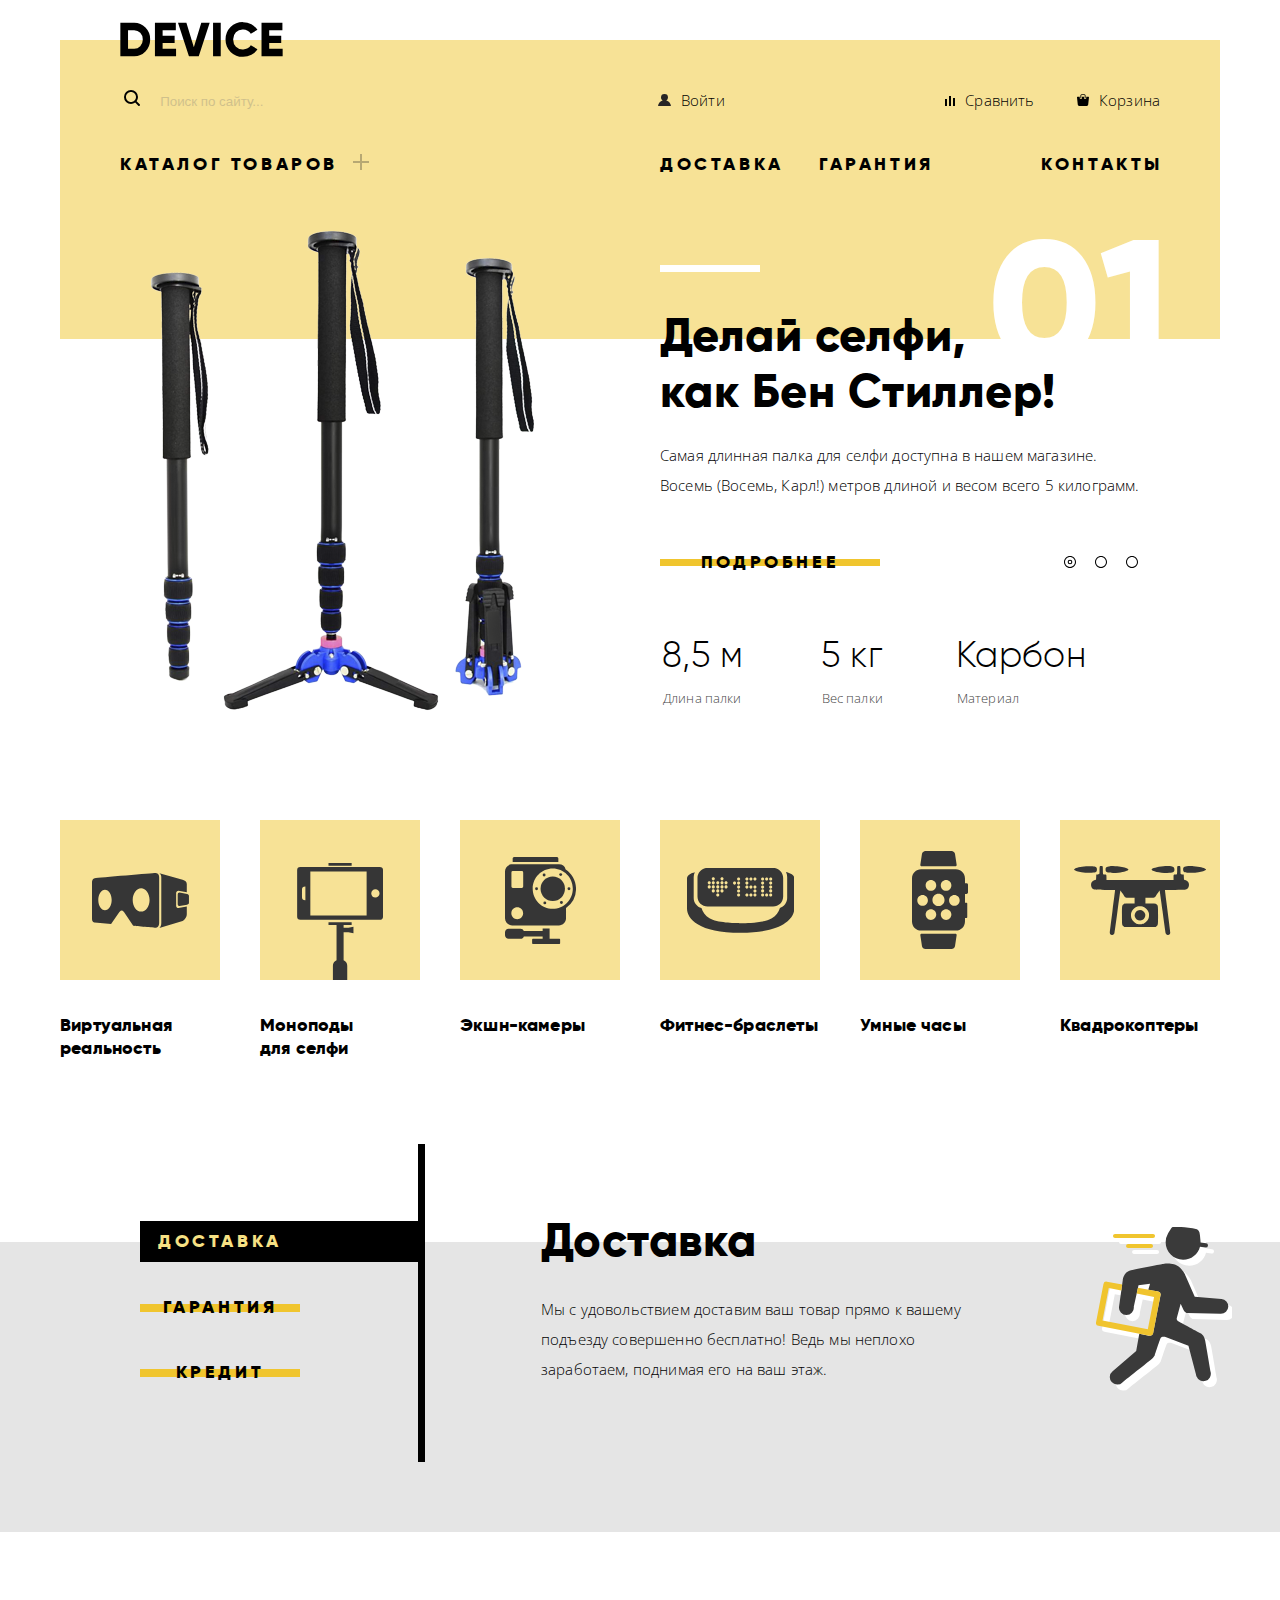
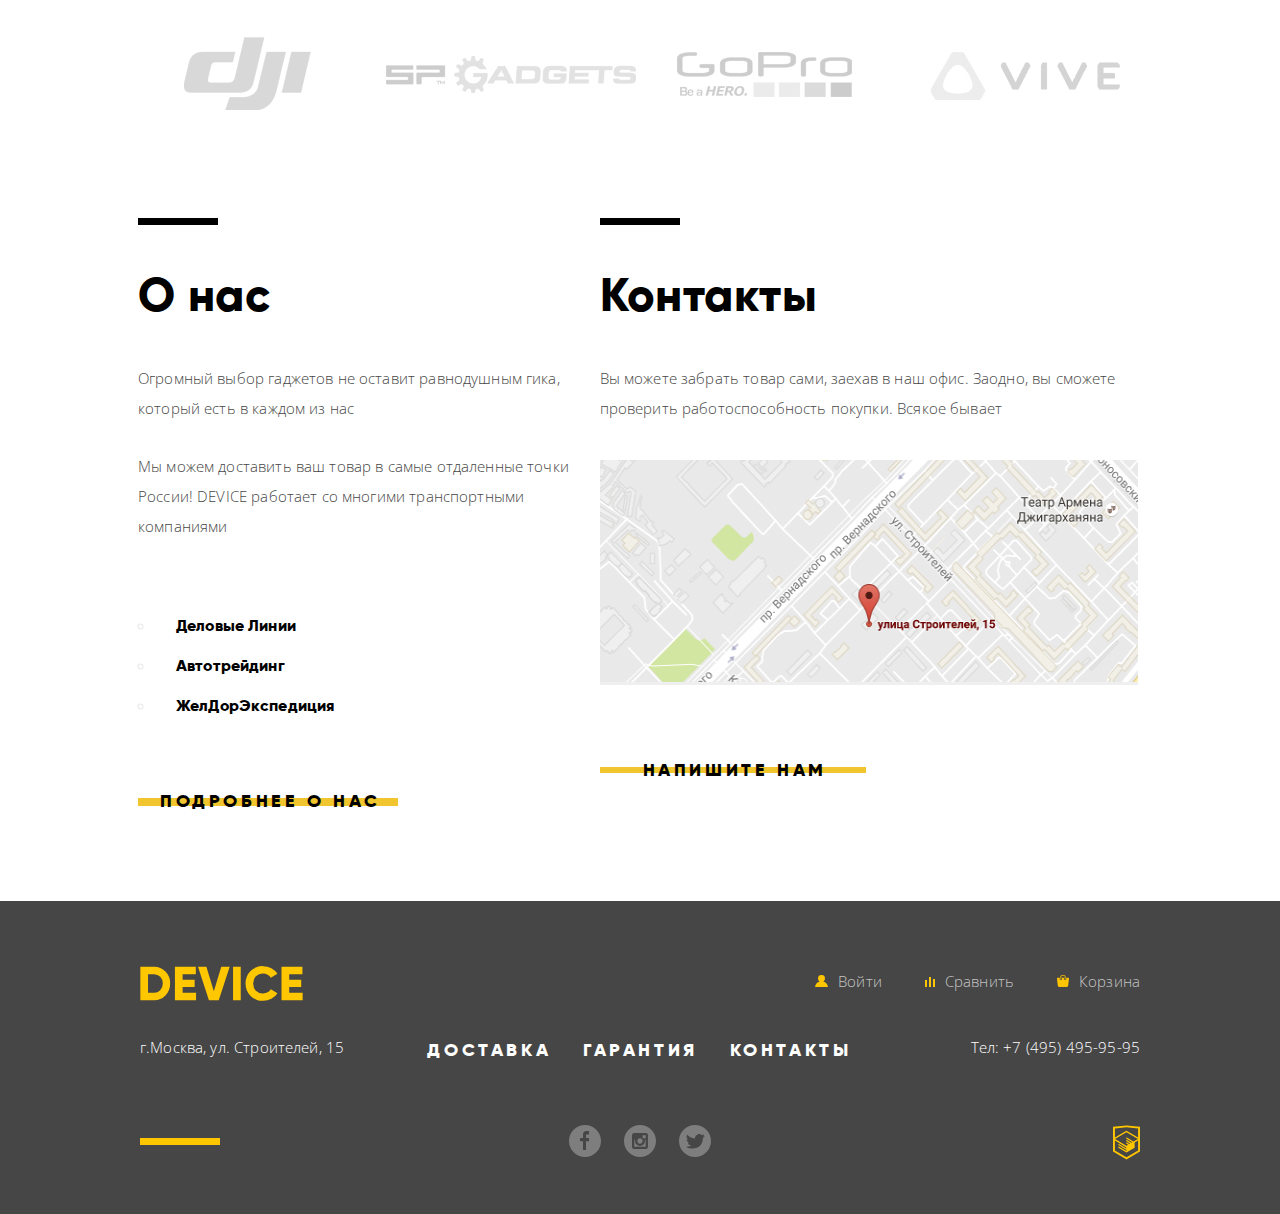
==== index.html @ eda90377 "личный проект: продолжаем оформление декоративных элементоов" ====
<!DOCTYPE html>
<html lang="ru">
  <head>
    <meta charset="utf-8">
    <title>HTML Academy: Девайс</title>
    <link href="https://fonts.googleapis.com/css?family=Open+Sans:300,400&display=swap&subset=cyrillic" rel="stylesheet">
    <link rel="stylesheet" href="https://necolas.github.io/normalize.css/8.0.1/normalize.css">
    <link rel="stylesheet" href="css/style.css">
  </head>
  <body>
    	<header class="page-header feedback">
    		<nav class="site-navigation_wrap">	
          <a class="logo">
            <img src="img/logo-device.svg" width="163" height="35" alt="логотип компании Девайс">
          </a>
          <div class="site-navigation">
            <div class="user-navigation_wrap">
        			<form class="form-search" action="https://echo.htmlacademy.ru" method="post">
                <label for="search"></label>
        				<input class="search" id="search" type="search" name="search" placeholder="Поиск по сайту...">
                <button class="search-button" type="submit">Найти</button>
      			  </form>

              <ul class="user-navigation">
                <li><a class="user" href="login.html">Войти</a></li>
                <li><a class="compare" href="#">Сравнить</a></li>
                <li><a class="cart" href="#">Корзина</a></li>
              </ul>
    			   </div>

             <div class="menu-navigation_wrap">
      				<ul>
                <li class="catalog-navigation"><a href="#">Каталог товаров</a>
                  <div class="sub-menu_wrap">
                    <ul class="sub-menu">
              				<li><a href="#">Виртуальная реальность</a></li>
              				<li><a href="inner.html">Моноподы для селфи</a></li>
              				<li><a href="#">Экшн-камеры</a></li>
              				<li><a href="#">Фитнес-браслеты</a></li>
              				<li><a href="#">Умные часы</a></li>
              				<li><a href="#">Квадрокоптеры</a></li>
                    </ul>
                 </div>
                </li>
      				</ul>

              <ul class="service-navigation">
        				<li><a href="#">Доставка</a></li>
        				<li><a href="#">Гарантия</a></li>
        				<li><a href="#">Контакты</a></li>
        			</ul>
            </div>
          </div>
      	</nav>
      </header>


      <main class="page-main feedback">
        <h1 class="visually-hidden">Интернет магазин Device</h1>

        <section class="slider">
          <h2 class="visually-hidden">Слайдер промо товаров</h2>

          <div class="slider_wrap">
            <ul class="slider-items">
              <li class="slider-item slide-1">
                <div class="slider-image">
                  <img src="img/slider-1.png" width="384" height="486" alt="Самая длинная палка для селфи">
                </div>
                <div class="slider-desc">
                  <p class="slider-slogan">
                    Делай селфи,<br> 
                    как Бен Стиллер! 
                  </p>
                  <p class="slider-text">
                    Самая длинная палка для селфи доступна в нашем магазине.  
                    Восемь (Восемь, Карл!) метров длиной и весом всего 5 килограмм.
                  </p>
                  <a class="button" href="#">Подробнее</a>
                  
                  <table class="slider-table">
                    <tr>
                      <th>8,5 м</th>
                      <th>5 кг</th>
                      <th>Карбон</th>
                    </tr>
                    <tr>
                      <td>Длина палки</td>
                      <td>Вес палки</td>
                      <td>Материал</td>
                    </tr>
                  </table>
                </div>
              </li>

              <li class="slider-item slide-2">
                <div class="slider-image slider-image-2">
                  <img src="img/slider-2.png" width="345" height="485" alt="Фитнес-браслет">
                </div>
                <div class="slider-desc slider-desc-2">
                  <p class="slider-slogan">
                    Худеем<br>
                    правильно!
                  </p>
                  <p class="slider-text">
                    Мотивирующие фитнес-браслеты помогут найти в себе силы не пропускать занятия и соблюдать диету.
                  </p>
                  <a class="button" href="#">Подробнее</a>

                  <table class="slider-table">
                    <tr>
                      <th>48 часов</th>
                    </tr>
                    <tr>
                      <td>Без подзарядки</td>
                    </tr>
                  </table>
                </div>
              </li>

              <li class="slider-item slide-3">
                <div class="slider-image slider-image-3">
                  <img src="img/slider-3.png" width="526" height="334" alt="Квадрокоптер">
                </div>
                <div class="slider-desc slider-desc-3">
                  <p class="slider-slogan">
                    Порхает как бабочка, жалит как пчела!
                  </p>
                  <p class="slider-text">
                    Этот обычный, на первый взгляд, квадрокоптер оснащен мощным лазером, замаскированным под стандартную камеру.
                  </p>
                  <a class="button" href="#">Подробнее</a>

                  <table class="slider-table slider-table-3">
                    <tr>
                      <th>800 м</th>
                      <th>50 м</th>
                    </tr>
                    <tr>
                      <td>Дальность полёта</td>
                      <td>Радиус поражения</td>
                    </tr>
                  </table>
                </div>
              </li>
            </ul>
          
            <ul class="slider-links">
              <li><button class="slider-button slider-button-on" type="button"></button></li>    
              <li><button class="slider-button slider-button-empty" type="button"></button></li>
              <li><button class="slider-button slider-button-empty" type="button"></button></li>
            </ul>
          </div>  
        </section>

        <section class="main-catalog">
          <ul>
            <li>
              <a href="#">
                <div class="inner-box_wrap">
                  <div class="inner-box">
                    <img src="img/popular-1.svg" width="97" height="55" aria-hidden="true" alt="Виртуальная реальность">
                  </div>
                  <h3>Виртуальная реальность</h3>
                </div>
              </a>
            </li>
            
            <li>
              <a href="inner.html">
                <div class="inner-box_wrap">
                  <div class="inner-box">
                    <img class="inner-img" src="img/popular-2.svg" width="86" height="117" aria-hidden="true" alt="Моноподы для селфи">
                  </div>
                  <h3>Моноподы<br> для селфи</h3>
                </div>
              </a>
            </li>
            
            <li>
              <a href="#">
                <div class="inner-box_wrap">
                  <div class="inner-box">
                    <img src="img/popular-3.svg" width="71" height="87" aria-hidden="true" alt="Экшн-камеры">
                  </div>
                  <h3>Экшн-камеры</h3>
                </div>
              </a>
            </li>
           
            <li>
              <a href="#">
                <div class="inner-box_wrap">
                  <div class="inner-box">
                    <img src="img/popular-4.svg" width="107" height="65" aria-hidden="true" alt="Фитнес-браслеты">
                  </div>
                  <h3>Фитнес-браслеты</h3>
                </div>
              </a>
            </li>
            
            <li>
              <a href="#">
                <div class="inner-box_wrap">
                  <div class="inner-box">
                    <img src="img/popular-5.svg" width="56" height="98" aria-hidden="true" alt="Умные часы">
                  </div>
                  <h3>Умные часы</h3>
                </div>
              </a>
            </li>
            
            <li>
              <a href="#">
                <div class="inner-box_wrap">
                  <div class="inner-box">
                    <img src="img/popular-6.svg" width="132" height="69" aria-hidden="true" alt="Квадрокоптеры">
                  </div>
                  <h3>Квадрокоптеры</h3>
                </div>
              </a>
            </li>
          </ul>
        </section>

        <section class="slider2">
          <h2 class="visually-hidden">Слайдер услуг</h2>
          <div class="slider2_wrap">
            <ul class="slider2-links">
              <li><button class="button button-active" type="button">Доставка</button></li>    
              <li><button class="button" type="button">Гарантия</button></li>
              <li><button class="button" type="button">Кредит</button></li>
            </ul>

            <ul class="slider2-services">
              <li class="slider2-delivery">
                <h2 class="slider2-title">Доставка</h2>
                <p>
                  Мы с удовольствием доставим ваш товар прямо к вашему
                  подъезду совершенно бесплатно! Ведь мы неплохо
                  заработаем, поднимая его на ваш этаж.
                </p>
              </li>

              <li class="slider2-warranty">
                <h2 class="slider2-title">Гарантия</h2>
                <p>
                  Если из-за возгорания купленного у нас товара у вас сгорит
                  дом — не переживайте, мы выдадим вам новый.<br>
                  Товар, не дом, конечно же.
                </p>
              </li>

              <li class="slider2-credit">
                <h2 class="slider2-title">Кредит</h2>
                <p>
                  Залезть в долговую яму стало проще! Кредитные
                  консультанты подберут для вас наиболее выгодные
                  условия кредита. Выгодные для нашего банка, разумеется.
                </p>
              </li>
            </ul>
          </div>
        </section>

    		<section>
            <h2 class="visually-hidden">Сотрудничество</h2>
      			<ul class="cooperation_wrap">
              <li class="logo-DJI">
                  <a href="#"><img src="img/logo-1-png.png" width="260" height="100" alt="Логотип компании DJI"></a>
              </li>
              <li class="logo-Gadgets">
                  <a href="#"><img src="img/logo-2-png.png" width="260" height="100" alt="Логотип компании Gadgets"></a>
              </li>
              <li class="logo-GoPro">
                  <a href="#"><img src="img/logo-3-png.png" width="260" height="100" alt="Логотип компании GoPro"></a>
              </li>
              <li class="logo-VIVE">
                  <a href="#"><img src="img/logo-4-png.png" width="260" height="100" alt="Логотип компании VIVE"></a>
              </li>
            </ul>
    		</section>

        <div class="columns_wrap">
      		<section class="about_us">
      			<h2 class="title about_us-title">О нас</h2>
      			<p class="text">
      				Огромный выбор гаджетов не оставит равнодушным гика, который есть в каждом из нас
      			</p>
      			<p class="text">
      				Мы можем доставить ваш товар в самые отдаленные точки России! DEVICE работает со многими транспортными компаниями
      			</p>
      			<ul class="about_us-partner">
      				<li><span>Деловые Линии</span></li>
      				<li><span>Автотрейдинг</span></li>
      				<li><span>ЖелДорЭкспедиция</span></li>
      			</ul>
      			<a class="button" href="#">Подробнее о нас</a>
      		</section>

      		<section class="contacts">
      			<h2 class="title contacts-title">Контакты</h2>
      			<p class="text">
      				Вы можете забрать товар сами, заехав в наш офис. Заодно, вы сможете проверить работоспособность покупки. Всякое бывает
      			</p>
      			<button class="button-map" type="button">
              <img src="img/map.png" width="560" height="222" alt="Адрес офиса: город Москва, улица Строителей, 15">
            </button>
      			<a href="./write-us.html" class="button write_us-btn">Напишите нам</a>
      		</section>
        </div>
    	</main>


    	<footer class="page-footer feedback">
        <div class="user-footer_wrap">
      		<a class="logo">
      			<img src="img/logo-device-color.svg" width="163" height="35" alt="логотип компании Девайс">
      		</a>

          <ul class="user-navigation">
            <li>
              <a href="#">
                <svg xmlns="http://www.w3.org/2000/svg" width="13" height="12" viewBox="0 0 13 12"><path d="M.032 12h12.937c-.163-2.643-2.074-4.837-4.671-5.543a3.47 3.47 0 0 0 1.687-2.972 3.485 3.485 0 0 0-6.97 0c0 1.264.68 2.361 1.688 2.972C2.106 7.163.194 9.357.032 12z"/>
                </svg> Войти
              </a>
            </li>
            <li>
              <a href="#">
                <svg xmlns="http://www.w3.org/2000/svg" width="10" height="10" viewBox="0 0 10 10"><path d="M8 2h1.984v8H8zM0 3h1.984v7H0zM4 0h2v10H4z"/>
                </svg> Сравнить
              </a>
            </li>
            <li>
              <a href="#">
                <svg xmlns="http://www.w3.org/2000/svg" width="12" height="12" viewBox="0 0 12 12"><path d="M11.864 3.017a.429.429 0 0 0-.327-.154H9.225V4.09c0 .563-.484 1.022-1.08 1.022-.594 0-1.078-.458-1.078-1.022V2.863H4.909V4.09c0 .563-.485 1.022-1.08 1.022-.595 0-1.078-.458-1.078-1.022V2.863H.438a.43.43 0 0 0-.327.154.472.472 0 0 0-.108.358l.776 7.134c.015.806.642 1.455 1.411 1.455h7.595c.77 0 1.396-.649 1.411-1.455l.776-7.134a.476.476 0 0 0-.108-.358z"/><path d="M3.829 4.499c.239 0 .433-.184.433-.409V1.84c0-.632.672-1.022 1.295-1.022h1.079c.655 0 1.078.401 1.078 1.022v2.25c0 .225.194.409.431.409.239 0 .433-.184.433-.409V1.84C8.577.773 7.761 0 6.636 0H5.557c-1.19 0-2.159.826-2.159 1.84v2.25c0 .225.194.409.431.409z"/>
                </svg> Корзина
              </a>
            </li>
          </ul>
        </div>

        <div class="service-footer_wrap">
    		  <p class="adress">
    			  г.Москва, ул. Строителей, 15
    		  </p>

      		<ul class="service-navigation-footer">
      			<li><a href="delivery.html">Доставка</a></li>
      			<li><a href="warranty.html">Гарантия</a></li>
      			<li><a href="contacts.html">Контакты</a></li>
      		</ul>

      		<p class="phone">Тел:
      			<a href="tel:+74954959595">+7 (495) 495-95-95</a>
      		</p>
        </div>

        <div class="social_wrap">
      		<ul class="social">
      			<li><a href="#" class="facebook" aria-label="Ссылка на страницу в Фейсбук"></a></li>
            <li><a href="#" class="instagram" aria-label="Ссылка на страницу в Инстаграм"></a></li>
            <li><a href="#" class="twitter" aria-label="Ссылка на страницу в Твиттер"></a></li>
      		</ul>

      		<a class="logo-html" href="https://htmlacademy.ru/intensive/htmlcss">
      			<img src="img/logo-html.svg" width="27" height="35" alt="HTML и CSS, уровень 1">
      		</a>
        </div>
    	</footer>

   <!--Windows Modal-->
   
       <section class="modal modal-write_us">
        <h3 class="visually-hidden">Форма обратной связи</h3>
          <form class="modal-form" action="https://echo.htmlacademy.ru" method="post">
            <p class="modal-item">
              <label for="fullname">Ваше имя:</label>
              <input id="fullname" type="text" name="fullname" placeholder="Имя Фамилия" required>
            </p>
            <p class="modal-item">
              <label for="mail">Ваш e-mail:</label>
              <input id="mail" type="email" name="mail" placeholder="email@example.com" required> 
            </p>
            <p class="modal-item">
              <label for="message">Текст письма:</label>
              <textarea id="message" name="message" placeholder="В свободной форме"></textarea>
            </p>
            <button class="button" type="submit">Отправить</button>
            <button class="modal-close" type="button"><span class="visually-hidden">Закрыть</span></button>
          </form>
        </section>

        <section class="modal modal-map">
          <figure>
            <figcaption class="visually-hidden">Большая карта в отдельном окне</figcaption>
            <iframe src="https://www.google.com/maps/embed?pb=!1m18!1m12!1m3!1d2249.1123749473154!2d37.52742931538804!3d55.6870340045307!2m3!1f0!2f0!3f0!3m2!1i1024!2i768!4f13.1!3m3!1m2!1s0x46b54cf65f5c8955%3A0x694710ccd55501e!2z0YPQuy4g0KHRgtGA0L7QuNGC0LXQu9C10LksIDE1LCDQnNC-0YHQutCy0LAsINCg0L7RgdGB0LjRjywgMTE5MzEx!5e0!3m2!1sru!2sit!4v1583191116704!5m2!1sru!2sit" width="960" height="559" style="border:0;" allowfullscreen="">
            </iframe>
            <img src="img/map-big.png" width="960" height="559" alt="Адрес офиса: город Москва, улица Строителей, 15">
            <button class="modal-close" type="button">Закрыть</button>
          </figure>
        </section>

    <script src="js/popup.js"></script>
    <script src="js/map.js"></script>
  </body>
</html>
---- css/style.css ----
@font-face { 
	font-family: "Gilroy";
	src: url("../fonts/web/gilroyextrabold.woff2") format("woff2");
	src: url("../fonts/web/gilroyextrabold.woff") format("woff"); 
	font-weight: 800;
	font-style: normal;
}
@font-face {
	font-family: "Gilroy";
	src: url("../fonts/web/gilroylight.woff2") format("woff2");
	src: url("../fonts/web/gilroylight.woff") format("woff");
	font-weight: 300;
	font-style: normal;
}

html {
	box-sizing: border-box;
}

*, *:before, *:after {
	box-sizing: inherit;
}

body {
	position: relative;
	margin: 0;
	padding: 0;

	font-family: "Open Sans", "Tahoma", sans-serif;
	font-size: 15px;
	font-weight: 300;
	line-height: 2em;
	letter-spacing: 0.15px;

	color: #000000;
	background-color: #ffffff;
}

img {max-width: 100%;}

.feedback ul {list-style: none;}
.feedback a {text-decoration: none;}
.feedback p {margin-bottom: 0;}

.visually-hidden {
	position: absolute;

	width: 1px;
	height: 1px;
	margin: -1px;
	padding: 0;

	border: 0;
	clip: rect(0 0 0 0 );
	overflow: hidden;
}

					/*кнопки с градиентом*/

.button {
	font-family: "Gilroy";
	font-size: 18px;
	font-weight: 800;
	line-height: 1.3em;
	letter-spacing: 3.6px;

	text-align: center;
	text-transform: uppercase;
	border: 0;

	color: #000000;
	background-color: transparent;
	background-image: linear-gradient(transparent 35%, #f0c52e 35%, #f0c52e 65%, transparent 65%);
	transition: 1.5s;
}

.button:hover,
.button:focus {
	cursor: pointer;
	background-color: #f0c52e;
}

.button:active {
	color: rgba(0, 0, 0, 0.3);
}

.slider-items .button {
	display: block;
	width: 220px;
}

.about_us .button {  
	display: block;
	width: 260px;
}

.contacts .button {
	width: 260px;
}

.items .button {
	width: 200px;
}

					/*кнопка карточки товара*/

.button-compare {
	padding-top: 10px;

	font-family: "Open Sans";
	font-size: 13px;
	font-weight: 300;
	line-height: 2.8em;
	letter-spacing: 0.13px;

	border: none;
	cursor: pointer;

	background-color: transparent;
	color: rgba(0, 0, 0, 0.5);
}

.button-compare:hover,
.button-compare:focus {
	color: #000000;
}

.button-compare:active {
	color: rgba(0, 0, 0, 0.2);
}

					/*логотип header*/

.page-header .logo,
.page-header .logo-link {
	position: absolute;
	left: 60px;
	top: -18px;
	z-index: 1;
}

					/*главное меню*/

.site-navigation_wrap {
	position: relative;

	width: 1160px;
	height: 299px;
	margin: 0 auto;
	margin-top: 40px;
	padding: 45px 60px 0;

	background-color: rgba(240, 197, 46, 0.5); 
}

.site-navigation_inner {
	height: 186px;
}

.site-navigation ul {
	padding-left: 0;
}

.site-navigation a {
	color: #000000;
}

.site-navigation a:hover,
.site-navigation a:focus,
.logo-link:hover,
.logo-link:focus,
.logo-html:hover,
.logo-html:focus {
	opacity: 0.6;
}

.site-navigation a:active,
.site-navigation a:active,
.logo-link:active,
.logo-html:active {
	opacity: 0.3;
}

.user-navigation_wrap {
	display: flex;
	flex-wrap: wrap;
	justify-content: space-between;
}

.menu-navigation_wrap {
	margin-top: 17px;

	display: flex;
	flex-wrap: wrap;
	justify-content: space-between;
}

.service-navigation {
	width: 500px;

	display: flex;
	flex-wrap: wrap;
	justify-content: space-between;
}

.service-navigation li:nth-child(3) {
	margin-right: -3px;
	padding-left: 72px;
}

					/*форма поиска*/

.form-search label::before {
	content: url("../img/search.svg");
	padding-right: 8px;  
	padding-left: 4px;
}

.search-button {
	margin-left: -5px;
	padding: 6px;

	border: 2px solid #000000;
	display: none;

	background-color: transparent;
}

.search {
	width: 355px;
	padding: 6px;

	cursor: pointer;
	border: 2px solid transparent;

	background-color: transparent;
	opacity: 0.3;
}

.search:hover {
	opacity: 0.6;
}

.search:focus {
	outline: none;
	cursor: text;
	border-bottom: 2px solid #000000;

	color: #000000;
	opacity: 1;
}

.search:focus ~ .search-button {
	display: inline-block;
	border-bottom: 2px solid #000000;
}

.search-button:hover,
.search-button:focus {
	display: inline-block;
	cursor: pointer;

	background-color: #000000;
	color: rgba(255, 255, 255, 1);
}

.search-button:active {
	outline: none;
	display: inline-block;
	color: rgba(255, 255, 255, 0.3);
}

					/*подменю пользователь*/

.user-navigation {
	width: 502px;
	margin: 0;
	padding: 0;

	display: flex;
	flex-wrap: wrap;
	justify-content: space-between;
}

.user-navigation .user {
	padding-right: 178px;
}

.user-navigation .exit {
	border: none;
	cursor: pointer;

	background-color: transparent;
	color: rgba(0, 0, 0, 0.3);
}

.user-navigation .exit:hover,
.user-navigation .exit:focus {
	color: rgba(0, 0, 0, 0.6);
}


.user-navigation a.user::before,
.user-navigation a.user-active::before{
	content: url("../img/user.svg");
	padding-right: 10px;
}

.user-navigation a.compare::before {
	content: url("../img/compare.svg");
	padding-right: 10px;
}

.user-navigation a.cart::before {
	content: url("../img/cart.svg");
	padding-right: 10px;
}

.user-navigation a.user::before:hover,
.user-navigation a.user::before:focus,
.user-navigation a.user-active::before:hover,
.user-navigation a.user-active::before:focus,
.user-navigation a.compare::before:hover,
.user-navigation a.compare::before:focus,
.user-navigation a.cart::before:hover,
.user-navigation a.cart::before:focus {
	opacity: 0.6;
}

.user-navigation a.user::before:active,
.user-navigation a.user-active::before:active,
.user-navigation a.compare::before:active,
.user-navigation a.cart::before:active {
	opacity: 0.3;
}

					/*подменю каталог товаров*/

.catalog-navigation > a,
.service-navigation a {
	font-family: "Gilroy";
	font-size: 18px;
	font-weight: 800;
	line-height: 1.3em;
	letter-spacing: 3.6px;
	text-transform: uppercase;
}

.catalog-navigation > a::after {
	content: url("../img/plus.svg");
	padding-left: 15px;

	opacity: 0.3;
}

					/*выпадающее контекстное меню*/

.catalog-navigation  {
	position: relative;
}

.catalog-navigation:hover .sub-menu_wrap {
	display: flex;
}

.sub-menu_wrap {
	position: absolute;
	left: -60px;
	z-index: 3;

	width: 1160px;
	padding: 20px 60px 30px;
	display: none;

	background-color: #f7e296;
}

.sub-menu {
	width: 650px;
	height: 110px;

	display: flex;
	flex-wrap: wrap;
	flex-direction: column;
	justify-content: flex-start;
	
	background-color: #f7e296;
}

.sub-menu li {
	width: 185px;
	margin-right: 55px;
}

.sub-menu li:last-child {
	height: 110px;
	margin-left: -35px;
}

.sub-menu a {
	line-height: 2.4em;	
}

					/*главный контент*/

.page-main h2 {
	padding: 0;
	margin: 0;

	font-family: "Gilroy";
	font-size: 47px;
	font-weight: 800;
	line-height: 1em;
	letter-spacing: 0.47px;
}

					/*слайдер промо товаров*/
.slider_wrap {
	position: relative;
	z-index: 2;

	max-width: 1130px;
	margin: 0 auto;
	margin-top: -127px;
	margin-bottom: 83px;
	padding: 0;

	display: flex;
	justify-content: space-around;
}

.slider-image {
	margin-left: 34px;
	padding: 0;
}

.slider-image-2 {
	margin-top: 20px;
	margin-right: 15px;
}

.slider-desc {
	position: relative;

	max-width: 670px;
	padding: 80px 50px 0 126px;
}

.slider-desc::before {
	position: absolute;
	top: 38px;
	left: 126px;

	width: 100px;
	height: 7px;
	content: "";

	background-color: #ffffff;
}

.slider-desc::after {
	position: absolute;
	top: -13px;
	right: 31px;
	content: "01";

	font-family: "Gilroy";
	font-size: 179px;
	font-weight: 800;
	line-height: 1em;
	letter-spacing: 1.79px;

	color: #ffffff;
}

.slider-desc-2::after {
	content: "02";
}

.slider-image-3 {
	max-width: 526px;
	margin-top: 65px;
	margin-left: -30px;
	margin-right: 40px;
}

.slider-desc-3 {
	width: 515px;
	margin-right: 25px;
	padding-left: 0;
	padding-right: 0;
}

.slider-desc-3::before {
	left: 0;
}

.slider-desc-3::after {
	right: 5px;
	z-index: -1;
	content: "03";
}

.slider-slogan {
	margin: 0;
	padding-bottom: 5px;

	font-family: "Gilroy";
	font-size: 47px;
	font-weight: 800;
	line-height: 1.2em;
	letter-spacing: 0.47px;
}

.slider-text {
	padding-bottom: 51px;
}

.slider-links {
	position: absolute;
	top: 320px;
	right: 61px;

	padding: 0;
}

.slider-links li {
	display: inline-block;
}

.slider-links li:nth-child(2) {
	padding: 0 3px;
}

.slider-button {
	border: none;
	cursor: pointer;

	background-color: transparent;
}

.slider-button-on::before {
	content: url("../img/slider-button.svg");
}

.slider-button-empty::before {
	content: url("../img/slider-button-empty.svg");
}

.slider-item {
	display: flex;
}

.slider-table {
	width: 510px;
	margin-top: 56px;

	border-collapse: separate;
}

.slider-table-3 {
	width: 310px;
	padding: 0;
}

.slider-table th {
	padding: 0 55px 7px 0;

	font-family: "Gilroy";
	font-size: 36px;
	font-weight: 300;
	line-height: 1.3em;
	letter-spacing: 0.36px;
	text-align: left;

	color: #000000;
}

.slider-table td {
	font-family: "Open Sans";
	font-size: 13px;
	font-weight: 300;
	line-height: 1.5em;
	letter-spacing: 0.13px;

	color: #464646;
}

.slide-2,
.slide-3 {
	display: none;
}

					/*главный каталог-ссылки*/

.main-catalog ul {
	max-width: 1160px;
	margin: 0 auto;
	padding-left: 0;

	display: flex;
	justify-content: space-between;
}

.main-catalog li {
	width: 160px;
}

.main-catalog h3 {
	padding-top: 16px;
}

.main-catalog .inner-box {
	height: 160px;

	display: flex;
	justify-content: center;
	align-items: center;
	
	background-color: rgba(240, 197, 46, 0.5);
}

.main-catalog .inner-img {
	align-self: flex-end;
}

.inner-box:hover,
.inner-box:focus {
	background-color: #f0c52e;
}

.inner-box_wrap:active,
.inner-box > img:active {
	opacity: 0.3;
}

					/*слайдер дополнительный сервис*/

.slider2_wrap {
	max-width: 1440px;
	margin: 0 auto;
	margin-top: 50px;
	margin-bottom: 93px;
	padding-bottom: 55px;

	display: flex;

	background: linear-gradient(to bottom, #ffffff 28%, #e5e5e5 28%);
}

.slider2-links {
	width: 425px;
	padding: 77px 90px 45px 140px;	

	border-right: 7px solid #000000;
}

.slider2-links li {
	padding-bottom: 30px;
}

.slider2-links li:last-child {
	padding-top: 5px;
}

.slider2-links .button {
	width: 160px;
}

.slider2-links .button-active {
	width: 278px;
	padding: 9px;
	padding-right: 135px;
	padding-left: 17px;

	color: #f7e184;
	background-color: #000000;
	background-image: none;

	/* visibility: hidden;    */
}

.slider2-services {
	padding-top: 73px;
	padding-left: 116px;
}

.slider2-services p {
	width: 435px;
	padding-top: 15px;
}


.slider2-delivery {
	position: relative;
	/* display: none;     */
}

.slider2-delivery::after {
	position: absolute;
	top: 10px;
	left: 555px;
	
	content: url("../img/delivery.svg");
	/* display: none;   */
}

.slider2-warranty {
	position: relative;
	display: none;    
}

.slider2-warranty::after {
	position: absolute;
	top: -15px;
	left: 540px;

	content: url("../img/warranty.svg");
	display: none;  
}

.slider2-credit {
	position: relative;
	display: none;  
}

.slider2-credit::after {
	position: absolute;
	top: -15px;
	left: 530px;

	content: url("../img/credit.svg");
	display: none;  
}

					/*компании-партнеры*/

.cooperation_wrap {
	max-width: 1440px;
	margin: 0 auto;
	margin-bottom: 9px;
	padding: 0 120px;

	display: flex;
	flex-wrap: wrap;
	justify-content: space-around;
}

.logo-DJI img:hover {
	background-image: url("../img/logo-1-jpg.jpg");
}

.logo-Gadgets img:hover {
	background-image: url("../img/logo-2-jpg.jpg");
}

.logo-GoPro img:hover {
	background-image: url("../img/logo-3-jpg.jpg");
}

.logo-VIVE img:hover {
	background-image: url("../img/logo-4-jpg.jpg");
}

					/*информация о компании и контакты*/

.columns_wrap {
	position: relative;
	max-width: 1440px;
	margin: 0 auto;
	padding: 47px 142px 87px 138px;
	
	display: flex;
	justify-content: space-between;
}

.columns_wrap .title {
	margin-top: 82px;
	margin-bottom: 44px;
}

.columns_wrap .title::before {
	position: absolute;
	top: 75px;
	content: "";

	width: 80px;
	height: 7px;

	background-color: #000000;
}

.columns_wrap .text {
	margin: 0;
	padding-bottom: 28px;

	color: #464646;
}

.about_us {
	width: 480px;
}

.contacts {
	width: 560px;
}

.about_us-partner span {
	padding-left: 17px;
	font-family: "Gilroy";
	font-size: 16px;
	font-weight: 800;
	line-height: 2.5em;

	color: #000000;
}

ul.about_us-partner {
	padding: 0;
	padding-top: 22px;
}

.about_us-partner li {
	list-style: circle inside;
	color: #e5e5e5;
}

.about_us .button {
	margin-top: 64px;
	padding-left: 5px;
}

.contacts .button-map {
	margin-top: 9px;
	margin-bottom: 70px;
	padding: 0 ;

	border: none;
	cursor: pointer;
}

.contacts .write_us-btn {
	padding-right: 39px;
	padding-left: 43px;
}

					/*footer*/

.page-footer {
	position: relative;

	max-width: 1440px;
	margin: 0 auto;
	padding: 65px 140px 45px;
	
	color: #ffffff;
	background-color: #464646;
}

.page-footer .exit {
	color: rgba(255, 255, 255, 0.3);
}

.page-footer .exit:hover,
.page-footer .exit:focus {
	color: #ffffff;
}

					/*подменю пользователь*/

.user-footer_wrap {
	max-width: 1440px;
	margin: 0 auto;

	display: flex;
	flex-wrap: wrap;
	justify-content: space-between;
}

.user-footer_wrap a {
	color: rgba(255, 255, 255, 0.7);
}

.user-footer_wrap a:hover,
.user-footer_wrap a:focus {
	color: #ffffff;
}

.user-footer_wrap a:active {
	color: rgba(255, 255, 255, 0.3);
}

.page-footer .user-navigation {
	width: 345px;
	padding-left: 20px;
}

.user-navigation svg {
	margin-right: 6px;
}

.user-navigation path {
	fill: #ffc600;
}

.user-navigation path:hover,
.user-navigation path:focus {
	opacity: 0.6;
}

.user-navigation path:active {
	opacity: 0.3;
}

.page-footer .user-navigation-inner {
	width: 500px;
}


					/*подменю сервис*/

.service-footer_wrap {
	margin-top: 7px;

	display: flex;
	justify-content: space-between;
}

.service-navigation-footer {
	width: 460px;
	padding: 0;
	padding-top: 3px;
	padding-right: 33px;

	display: flex;
	flex-wrap: wrap;
	justify-content: space-between;
}

.service-navigation-footer a {
	padding-right: 3px;

	font-family: "Gilroy";
	font-size: 18px;
	font-weight: 800;
	line-height: 1.3em;
	letter-spacing: 3.6px;
	text-transform: uppercase;

	color: #ffffff;
}

.phone a {
	color: #ffffff;
}

.service-navigation-footer a:hover,
.service-navigation-footer a:focus,
.phone a:hover,
.phone a:focus {
	color: rgba(255, 255, 255, 0.6);
}

.service-navigation-footer a:active,
.phone a:active {
	color: rgba(255, 255, 255, 0.3);
}

					/*социальные сети*/

.social_wrap {
	margin-top: 45px;

	display: flex;
	justify-content: space-between;
}

.social {
	margin: 0;
	margin-right: 70px;

	display: flex;
	justify-content: space-between;
}

.social a {
	margin-right: 23px;
	width: 32px;
	height: 32px;

	display: block;
}

.facebook {
	background-image: url("../img/fb.svg");	
}

.instagram {
	background-image: url("../img/instagram.svg");
}

.twitter {
	background-image: url("../img/twitter.svg");
}

.social a:link { 
	opacity: 0.3;
}

.social a:hover,
.social a:focus {
	opacity: 0.6;
}

.social a:active {
	opacity: 0.1;
}

					/* Желтая линия */

.social_wrap::before {
	width: 80px;
	height: 7px;
	margin-top: 13px;
	content: "";

	background-color: #ffc600;
}


						/*Каталог*/

.inner-title {
	padding: 0;
	margin: 0;

	font-family: "Gilroy";
	font-size: 47px;
	font-weight: 800;
	line-height: 1em;
	letter-spacing: 0.47px;
}

.main-catalog h3,
.filter-form legend {
	font-family: "Gilroy";
	font-size: 18px;
	font-weight: 800;
	line-height: 1.3em;
	letter-spacing: 0.18px;

	color: #000000;
}

.breadcrumbs_wrap {
	width: 1160px;
	margin: 0 auto;
	margin-top: 40px;
	margin-bottom: 26px;
	padding-left: 60px;
}

.breadcrumbs {
	padding: 0;
	margin-top: 20px;
}

.breadcrumbs li {
	padding-right: 15px;
	display: inline-block;
}

.breadcrumbs li:not(:last-child)::after {
	content: url("../img/nav-arrow.svg");
	padding-left: 15px;
}

.breadcrumbs a,
.breadcrumbs li {
	font-family: "Open Sans";
	font-size: 14px;
	font-weight: 300;
	line-height: 1.7em;
	letter-spacing: 0.14px;

	color: rgba(0, 0, 0, 0.3);
}

.breadcrumbs a:hover,
.breadcrumbs a:focus {
	color: rgba(0, 0, 0, 0.6);
}

.breadcrumbs a:active {
	color: rgba(0, 0, 0, 0.1);
}


							/*Фильтр*/


.main-inner_wrap {
	max-width: 1440px;
	width: 100%;
	margin: 0 auto;
	padding-top: 0;

	display: flex;
	flex-wrap: wrap;
	justify-content: space-around;                                                                                           
}


.filter-form_wrap {
	padding-top: 0;

	flex-basis: 32.5%;	
	display: flex;
	flex-direction: column;
	justify-content: flex-start;
}

.filter-form {
	height: 100%;
	padding: 70px 35px 0 200px;
	background: #ebebeb;
}

.inner_wrap {
	flex-basis: 67.5%;
	display: flex;
	flex-direction: column;
}

ul.item {
	margin: 0;
	padding: 70px 73px 0;
	padding-right: 105px;;

	display: flex;
	flex-wrap: wrap;
	justify-content: space-between;
}

.filter-title {
	padding: 5px;
	
	font-family: "Gilroy";
	font-size: 16px;
	font-weight: 800;
	line-height: 1.5em;
	letter-spacing: 3.2px;
	text-transform: uppercase;
	text-align: left;
}

.filter-form_wrap .filter-title {
	margin-bottom: 0;
	padding: 23px;
	padding-left: 200px;

	background-color: #d9d9d9;
}

fieldset {
	margin: 0;
	padding: 0;
	border: none;
}

legend {
	width: 201px;
	padding-top: 10px;
	padding-bottom: 22px;
	border-top: 2px solid #000000;
}

.filter-price legend {
	padding-bottom: 0;
}

.filter-form label {
	font-family: "Open Sans";
	font-size: 14px;
	font-weight: 300;
	line-height: 2.9em;
	letter-spacing: 0.14px;
	cursor: pointer;

	color: #464646;
}

.filter-form .button {
	width: 200px;
	margin-top: 35px;
}

					/*ползунок Стоимость*/

.range-filter {
	width: 200px;
	padding-bottom: 37px;
}

.range-controls {
	position: relative;
	padding-top: 35px;

}

.range-controls .scale {
	height: 2px;

	background-color: #dbdbdb;
}

.range-controls .bar {
	width: 60%;
	height: 2px;

	background-color: #91c92f;
}

.range-controls .toggle {
	position: absolute;
	top: 25px;
	left: 0;

	width: 20px;
	height: 22px;
	border: 9px solid #ffffff;
	cursor: pointer;

	background-color: #ababab;
	border-radius: 50%;
}

.range-controls .toggle:hover {
	width: 22px;
	height: 24px;
}

.range-toggle .toggle-min {
	left: 0;
}

.range-controls .toggle-max {
	left: 110px;
}

.price-controls label,
.price-controls input {
	font-family: "Gilroy";
	font-size: 14px;
	font-weight: 300;
	line-height: 1.7em;

	color: rgba(0, 0, 0, 0.2);
}

.price-controls label {
	width: 40%;
	padding: 0;
	margin: 0;

	display: inline-block;
}

.price-controls input {
	width: 50px;
	border: none;

	background-color: transparent;
}

input[type="number"]::webkit-outer-spin-button,
input[type="number"]::webkit-inner-spin-button {
	-webkit-appearance: none;
	margin: 0;
}

input[type="number"] {
	-moz-appearance: textfield;
}

.filter-color {
	padding-bottom: 30px;
}

.filter-color p,
.bluetooth p {
	margin: 0;
	padding: 0;
}

input[type=checkbox]:checked + label::before {
	content: url("../img/checkbox-on.svg");
	padding-right: 13px;
}

input[type=checkbox]:checked:hover + label::before,
input[type=checkbox]:checked:focus + label::before {
	cursor: pointer;
	opacity: 0.6;
}

input[type=checkbox]:checked:active + label::before {
	content: url("../img/checkbox-off.svg");
	padding-right: 14px;
}

input[type=checkbox]:checked:disabled + label::before {
	opacity: 0.25;
}

input[type=checkbox]:not(:checked) + label::before {
	content: url("../img/checkbox-off.svg"); 
	padding-right: 14px;
}

input[type=checkbox]:not(:checked):hover + label::before,
input[type=checkbox]:not(:checked):focus + label::before {
	cursor: pointer;
	opacity: 0.6;
}

input[type=checkbox]:not(:checked):active + label::before {
	content: url("../img/checkbox-on.svg");
	padding-right: 13px;
}

input[type=checkbox]:not(:checked):disabled + label::before {
	opacity: 0.25;
}

input[type=radio]:checked + label::before {
	content: url("../img/radio-on.svg");
	padding-right: 13px;
}

input[type=radio]:checked:hover + label::before,
input[type=radio]:checked:focus + label::before {
	cursor: pointer;
	opacity: 0.6;
}

input[type=radio]:checked:active + label::before {
	content: url("../img/radio-off.svg");
	padding-right: 13px;
}

input[type=radio]:checked:disabled + label::before {
	opacity: 0.25;
}

input[type=radio]:not(:checked) + label::before {
	content: url("../img/radio-off.svg");
	padding-right: 14px;
}

input[type=radio]:not(:checked):hover + label::before,
input[type=radio]:not(:checked):focus + label::before {
	cursor: pointer;
	opacity: 0.6;
}

input[type=radio]:not(:checked):active + label::before {
	content: url("../img/radio-on.svg");
	padding-right: 14px;
}

input[type=radio]:not(:checked):disabled + label::before {
	opacity: 0.25;
}

					/*Сортировка*/

.sort-back_wrap {
	width: 780px;
	width: 100%;
	margin: 0 auto;
	margin-top: 16px;
	padding: 2px 109px 2px 45px;

	display: flex;
	flex-wrap: wrap;
	justify-content: space-around;
	align-items: center;

	background-color: #ebebeb;
}

.sort-back {
	margin-right: 170px;
	margin-left: 0;
	padding: 0;
}

.sort-back li {
	padding: 0;
	padding-right: 20px;
	padding-left: 5px;

	display: inline-block;
}


.sort-back .button-sort {
	border: none;
	font-family: "Open Sans";
	font-size: 14px;
	font-weight: 400;
	line-height: 1.3em;
	letter-spacing: normal;

	background-color: transparent;
	color: rgba(0, 0, 0, 0.3);
}

.sort-back .button-sort:hover,
.sort-back .button-sort:focus {
	cursor: pointer;
	color: rgba(0, 0, 0, 0.6);
}

.sort-back .button-sort:active {
	color: #000000;
}

.sort-back .active {
	color: #000000;
}

.arrow-up,
.arrow-down {
	border: none;
	background-color: transparent;
}

.arrow-up::before {
	content: url("../img/icon-up-dir.svg");
	opacity: 0.2;
}

.arrow-down::before {
	content: url("../img/icon-down-dir.svg");
}

.arrow-up:hover::before,
.arrow-up:focus::before, 
.arrow-down:hover::before,
.arrow-down:focus::before {
	cursor: pointer;
	opacity: 0.4;
}

.arrow-up:active::before, 
.arrow-down:active::before {
	color: #000000;
	opacity: 1;
}


					/*Карточки товаров*/


.item_wrap {
	position: relative;

	width: 360px;
	margin-bottom: 6px;
	margin-right: 35px;
	margin-left: 0;

	display: flex;
	flex-wrap: wrap;
}



					/*label NEW*/

.new .item_wrap::before {
	position: absolute;
	top: 27px;
	right: 27px;
	z-index: 3;
	content: "NEW";

	width: 60px;
	height: 60px;
	padding-top: 17px;
	padding-left: 13px;
	border-width: 2px;
	border-style: solid;
	border-color: rgba(0, 0, 0, 0.1);
	border-radius: 50%;

	font-family: "Gilroy";
	font-size: 14px;
	font-weight: 800;
	line-height: 1.7em;
	letter-spacing: 0.7px;

	color: rgba(0, 0, 0, 0.2);
	background-color: rgba(205, 57, 68, 0.1);
}

.item_wrap:hover .item-hover {
	display: flex;
}

.item-hover {
	position: absolute;
	top: 0;
	left: 0;

	width: 100%;
	height: 100%;

	display: none;
	flex-direction: column;
	justify-content: center;
	align-items: center;
	z-index: 3;

	background-color: rgba(238, 238, 238, 0.7);
}

.item-box {
	position: relative;

	width: 360px;
	margin-left: 0;
	margin-top: 31px;
	margin-bottom: 50px;
	padding: 0;

	display: flex;
	justify-content: space-between;
	align-items: space-between ;
}

.item-box a {
	width: 260px;
	display: block;

	font-family: "Gilroy";
	font-size: 18px;
	font-weight: 800;
	line-height: 1.3em;
	letter-spacing: 0.18px;

	color: #000000;
}

.item-box p {
	margin: 0;

	font-family: "Gilroy";
	font-size: 16px;
	font-weight: 300;
	line-height: 1.5em;
	letter-spacing: 0.16px;
	
	color: #464646;
}

					/*пагинация*/

.paginator {
	max-width: 100%;
	margin: -10px 140px 73px  72px;

	display: flex; 
	justify-content: space-between;
	align-items: center;

	background-color: #ebebeb;
}

.paginator a {
	display: block;

	font-family: "Gilroy";
	font-size: 16px;
	font-weight: 800;
	line-height: 1.5em;
	letter-spacing: 3.2px;
	text-transform: uppercase;

	cursor: pointer;

	color: #000000;
	background-color: transparent;
}

ul.pages {
	padding: 0;
	padding-left: 11px;
	display: flex;
}

.pages li:nth-child(2) {
	padding: 0 28px;
}

.pages a{
	color: rgba(0, 0, 0, 0.3);
}

.pages a:hover,
.pages a:focus {
	outline: none;
	color: rgba(0, 0, 0, 0.6);
}

.pages a:active,
.pages .active {
	color: rgba(0, 0, 0, 1);
}

.button-flip {
	padding: 23px 30px;
}

.button-flip:hover,
.button-flip:focus {
	background-color: #d6d6d6;
}

.button-flip:active {
	color: rgba(0, 0, 0, 0.3);
}



					/*модальные окна*/

.modal {
	position: fixed;
	width: 960px;
	z-index: 5;

	color: #000000;
	background-color: #ffffff;
	box-shadow: 0 10px 20px rgba(4, 6, 6, 0.2);
}

.modal-close {
	border: none;
	background-color: transparent;
}

.modal-close::before {
	position: absolute;
	top: 22px;
	right: 22px;
	z-index: 6;

	cursor: pointer;
	content: url("../img/modal-close.svg");
	opacity: 0.5;
}

.modal-close:hover::before,
.modal-close:focus::before {
	opacity: 1;
}

.modal-close:active::before {
	opacity: 0.3;
}

.modal-write_us {
	top: 50px;
	left: 350px;

	padding: 98px 100px 70px;

	display: none; 
}

.modal-show {
	display: block;
}

.modal-form {
	display: flex;
	flex-wrap: wrap;
	justify-content: space-between;
}

.modal-item label {
	display: block;
	padding: 0;
	padding-bottom: 13px;
	cursor: pointer;

	font-family: "Gilroy";
	font-size: 18px;
	font-weight: 800;
	line-height: 1.33em;

	color: #000000;
}

.modal-item input {
	width: 360px;
	height: 50px;
}

.modal-item textarea {
	width: 760px;
	min-height: 155px;
	margin-bottom: 40px;
}

.modal-item input::placeholder,
.modal-item textarea::placeholder {
  font-size: 14px;
  line-height: 1.3;

  color: rgba(70, 70, 70, 0.4);
}

.modal-item input:focus::placeholder,
.modal-item textarea:focus::placeholder {
	color: #464646;
}

.modal-item input,
.modal-item textarea {
	padding: 20px;

	border: none;
	cursor: pointer;

	background-color: #f2f2f2;
	opacity: 0.5;
}

.modal-item input:hover,
.modal-item textarea:hover {
	background-color: #eaeaea;
}

.modal-item input:focus,
.modal-item textarea:focus {
	outline-width: 3px;
	outline-style: solid;
	outline-color: #f0c52e;

	background-color: rgba(255, 255, 255, 0.5);
}

.modal-map {
	top: 50px;
	left: 350px;

	width: 960px;
	height: 559px;
	display: none;
}

.modal-show {
	display: block;
}

.modal-map figure {
	margin: 0;
}

.modal-map iframe {
	position: relative;
	z-index: 3;
	border: none;
}

.modal-map img {
	position: absolute;
	top: 0;
	left: 0;
	z-index: 1;

	margin: 0;
}
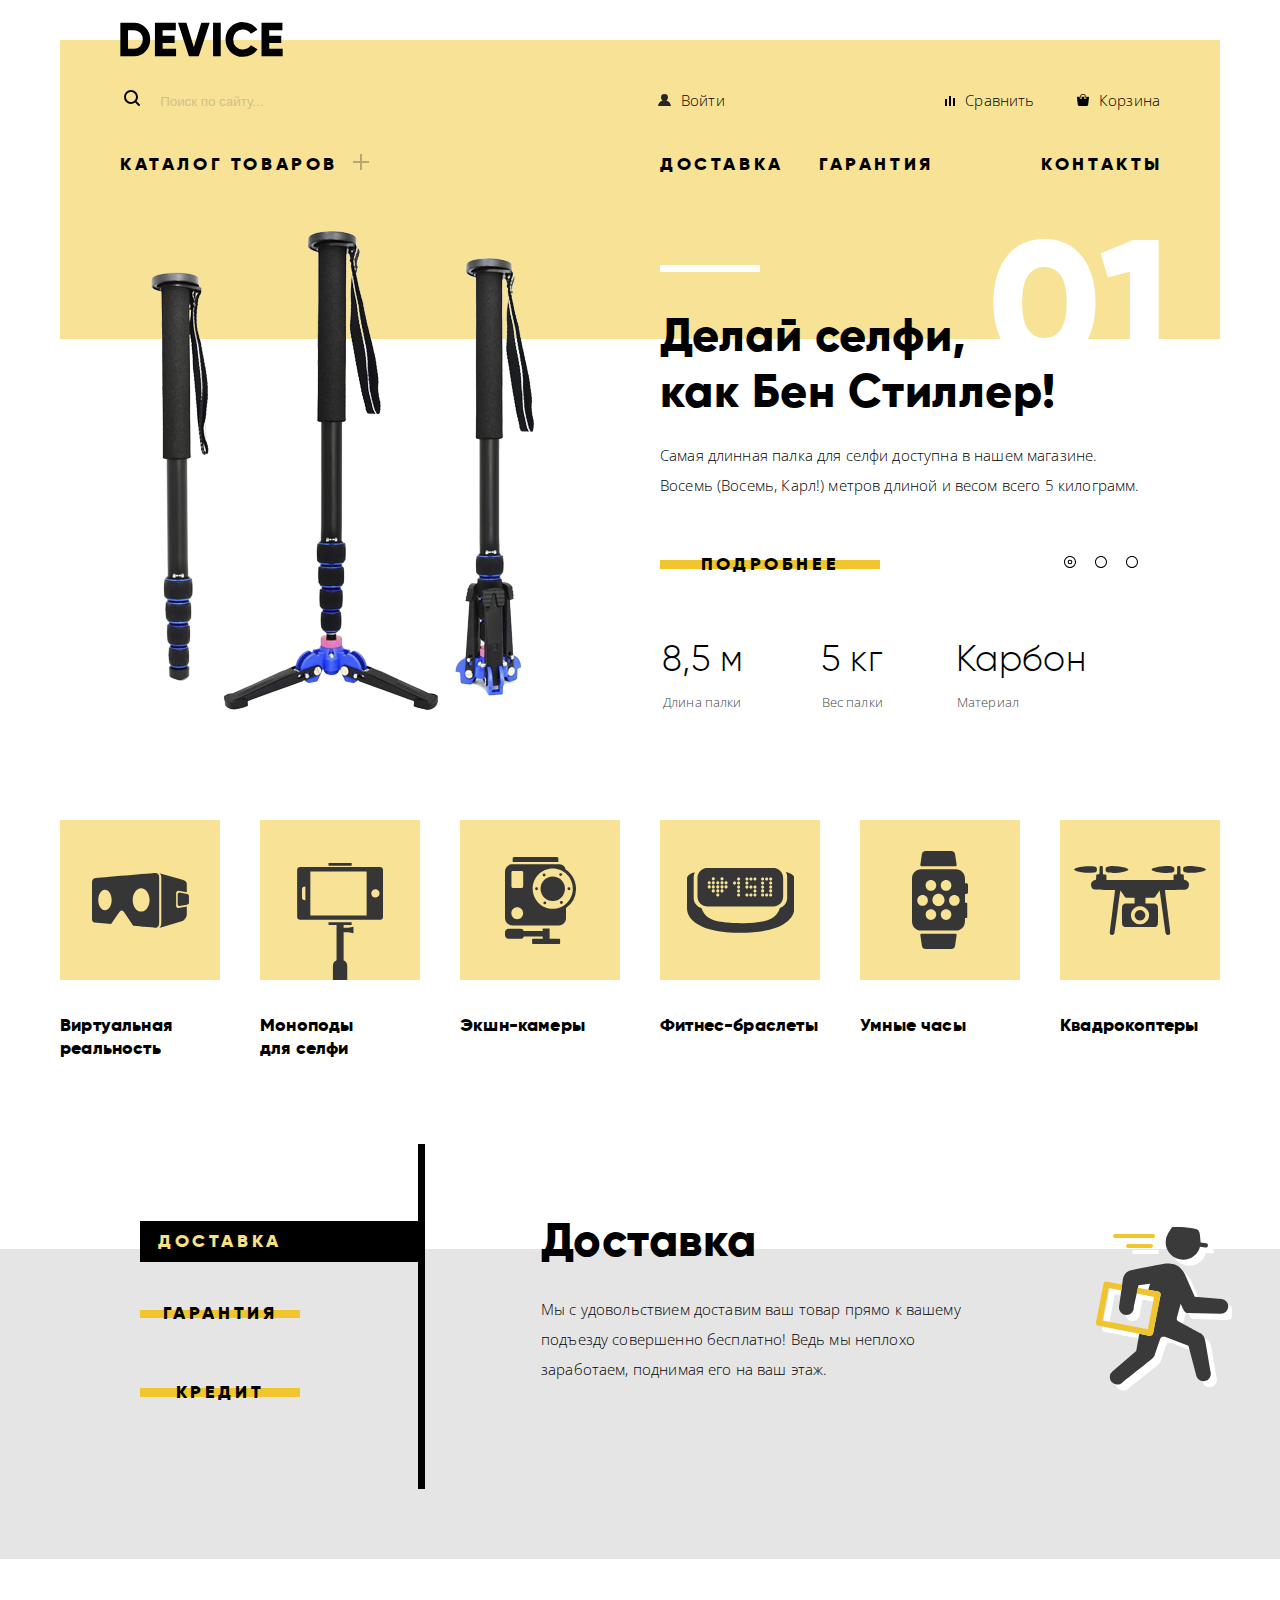
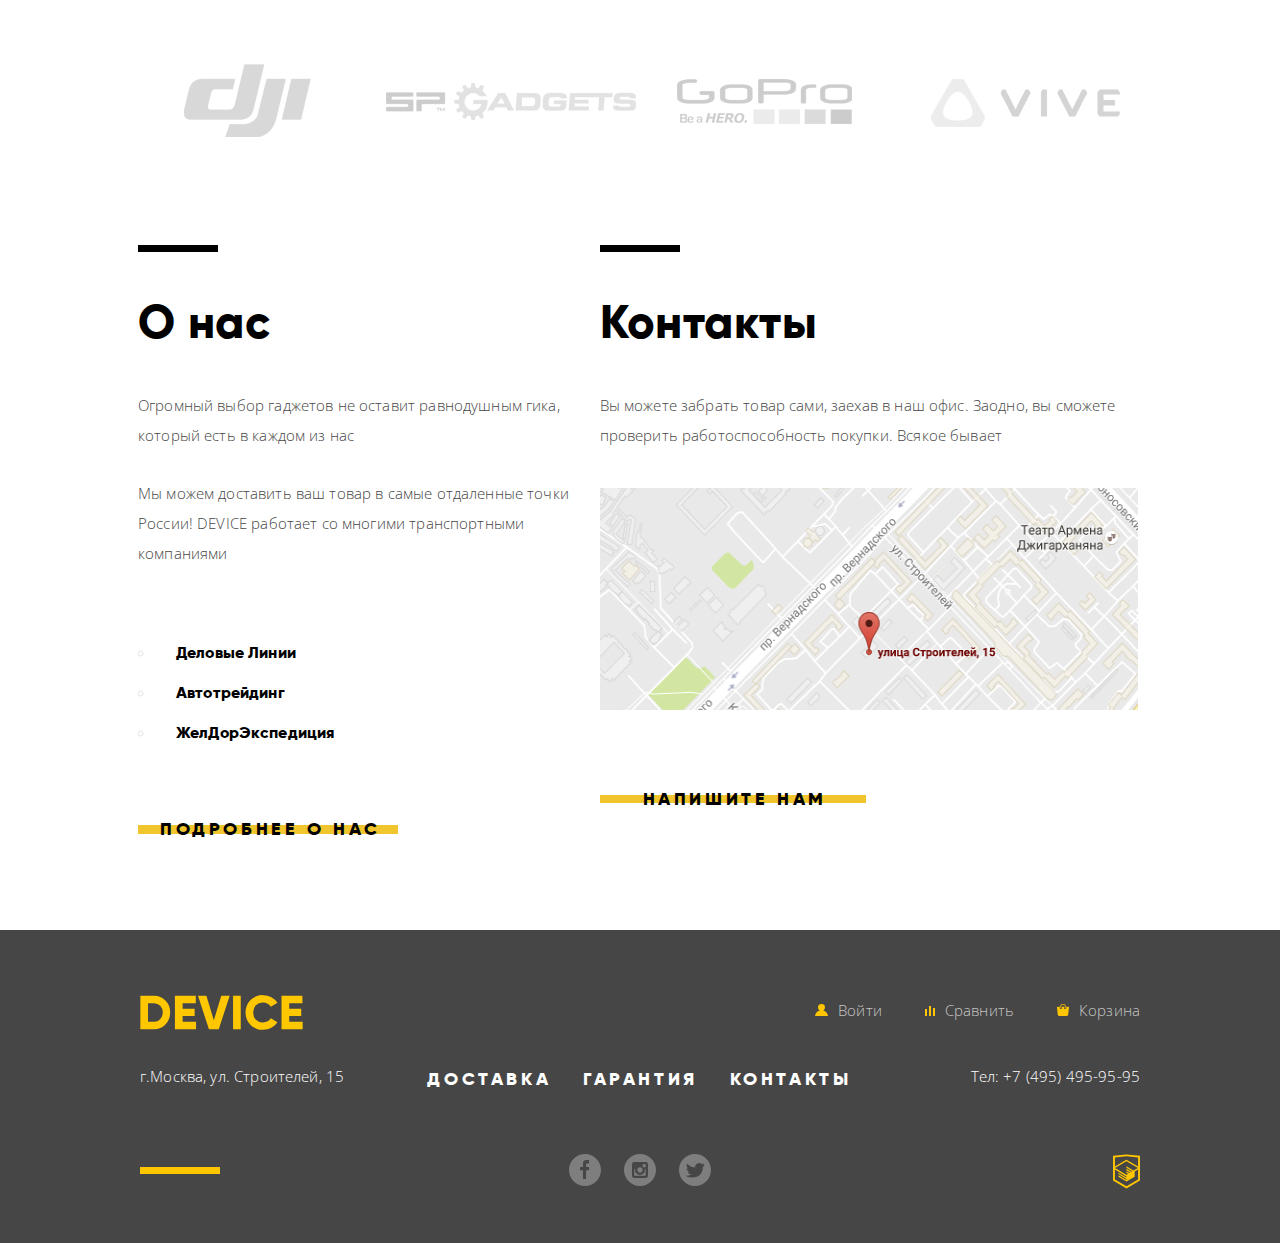
==== commit 7348e99c: "личный проект: ссылка карта" ====
--- a/index.html
+++ b/index.html
@@ -303,69 +303,71 @@
       			<p class="text">
       				Вы можете забрать товар сами, заехав в наш офис. Заодно, вы сможете проверить работоспособность покупки. Всякое бывает
       			</p>
-      			<button class="button-map" type="button">
+      			<a class="button-map" href="#">
               <img src="img/map.png" width="560" height="222" alt="Адрес офиса: город Москва, улица Строителей, 15">
-            </button>
-      			<a href="./write-us.html" class="button write_us-btn">Напишите нам</a>
+            </a>
+      			<a href="write-us.html" class="button write_us-btn">Напишите нам</a>
       		</section>
         </div>
     	</main>
 
 
     	<footer class="page-footer feedback">
-        <div class="user-footer_wrap">
-      		<a class="logo">
-      			<img src="img/logo-device-color.svg" width="163" height="35" alt="логотип компании Девайс">
-      		</a>
-
-          <ul class="user-navigation">
-            <li>
-              <a href="#">
-                <svg xmlns="http://www.w3.org/2000/svg" width="13" height="12" viewBox="0 0 13 12"><path d="M.032 12h12.937c-.163-2.643-2.074-4.837-4.671-5.543a3.47 3.47 0 0 0 1.687-2.972 3.485 3.485 0 0 0-6.97 0c0 1.264.68 2.361 1.688 2.972C2.106 7.163.194 9.357.032 12z"/>
-                </svg> Войти
-              </a>
-            </li>
-            <li>
-              <a href="#">
-                <svg xmlns="http://www.w3.org/2000/svg" width="10" height="10" viewBox="0 0 10 10"><path d="M8 2h1.984v8H8zM0 3h1.984v7H0zM4 0h2v10H4z"/>
-                </svg> Сравнить
-              </a>
-            </li>
-            <li>
-              <a href="#">
-                <svg xmlns="http://www.w3.org/2000/svg" width="12" height="12" viewBox="0 0 12 12"><path d="M11.864 3.017a.429.429 0 0 0-.327-.154H9.225V4.09c0 .563-.484 1.022-1.08 1.022-.594 0-1.078-.458-1.078-1.022V2.863H4.909V4.09c0 .563-.485 1.022-1.08 1.022-.595 0-1.078-.458-1.078-1.022V2.863H.438a.43.43 0 0 0-.327.154.472.472 0 0 0-.108.358l.776 7.134c.015.806.642 1.455 1.411 1.455h7.595c.77 0 1.396-.649 1.411-1.455l.776-7.134a.476.476 0 0 0-.108-.358z"/><path d="M3.829 4.499c.239 0 .433-.184.433-.409V1.84c0-.632.672-1.022 1.295-1.022h1.079c.655 0 1.078.401 1.078 1.022v2.25c0 .225.194.409.431.409.239 0 .433-.184.433-.409V1.84C8.577.773 7.761 0 6.636 0H5.557c-1.19 0-2.159.826-2.159 1.84v2.25c0 .225.194.409.431.409z"/>
-                </svg> Корзина
-              </a>
-            </li>
-          </ul>
-        </div>
-
-        <div class="service-footer_wrap">
-    		  <p class="adress">
-    			  г.Москва, ул. Строителей, 15
-    		  </p>
-
-      		<ul class="service-navigation-footer">
-      			<li><a href="delivery.html">Доставка</a></li>
-      			<li><a href="warranty.html">Гарантия</a></li>
-      			<li><a href="contacts.html">Контакты</a></li>
-      		</ul>
-
-      		<p class="phone">Тел:
-      			<a href="tel:+74954959595">+7 (495) 495-95-95</a>
-      		</p>
-        </div>
-
-        <div class="social_wrap">
-      		<ul class="social">
-      			<li><a href="#" class="facebook" aria-label="Ссылка на страницу в Фейсбук"></a></li>
-            <li><a href="#" class="instagram" aria-label="Ссылка на страницу в Инстаграм"></a></li>
-            <li><a href="#" class="twitter" aria-label="Ссылка на страницу в Твиттер"></a></li>
-      		</ul>
-
-      		<a class="logo-html" href="https://htmlacademy.ru/intensive/htmlcss">
-      			<img src="img/logo-html.svg" width="27" height="35" alt="HTML и CSS, уровень 1">
-      		</a>
+        <div class="page-footer_wrap">
+          <div class="user-footer_wrap">
+            <a class="logo">
+              <img src="img/logo-device-color.svg" width="163" height="35" alt="логотип компании Девайс">
+            </a>
+
+            <ul class="user-navigation">
+              <li>
+                <a href="#">
+                  <svg xmlns="http://www.w3.org/2000/svg" width="13" height="12" viewBox="0 0 13 12"><path d="M.032 12h12.937c-.163-2.643-2.074-4.837-4.671-5.543a3.47 3.47 0 0 0 1.687-2.972 3.485 3.485 0 0 0-6.97 0c0 1.264.68 2.361 1.688 2.972C2.106 7.163.194 9.357.032 12z"/>
+                  </svg> Войти
+                </a>
+              </li>
+              <li>
+                <a href="#">
+                  <svg xmlns="http://www.w3.org/2000/svg" width="10" height="10" viewBox="0 0 10 10"><path d="M8 2h1.984v8H8zM0 3h1.984v7H0zM4 0h2v10H4z"/>
+                  </svg> Сравнить
+                </a>
+              </li>
+              <li>
+                <a href="#">
+                  <svg xmlns="http://www.w3.org/2000/svg" width="12" height="12" viewBox="0 0 12 12"><path d="M11.864 3.017a.429.429 0 0 0-.327-.154H9.225V4.09c0 .563-.484 1.022-1.08 1.022-.594 0-1.078-.458-1.078-1.022V2.863H4.909V4.09c0 .563-.485 1.022-1.08 1.022-.595 0-1.078-.458-1.078-1.022V2.863H.438a.43.43 0 0 0-.327.154.472.472 0 0 0-.108.358l.776 7.134c.015.806.642 1.455 1.411 1.455h7.595c.77 0 1.396-.649 1.411-1.455l.776-7.134a.476.476 0 0 0-.108-.358z"/><path d="M3.829 4.499c.239 0 .433-.184.433-.409V1.84c0-.632.672-1.022 1.295-1.022h1.079c.655 0 1.078.401 1.078 1.022v2.25c0 .225.194.409.431.409.239 0 .433-.184.433-.409V1.84C8.577.773 7.761 0 6.636 0H5.557c-1.19 0-2.159.826-2.159 1.84v2.25c0 .225.194.409.431.409z"/>
+                  </svg> Корзина
+                </a>
+              </li>
+            </ul>
+          </div>
+
+          <div class="service-footer_wrap">
+            <p class="adress">
+              г.Москва, ул. Строителей, 15
+            </p>
+
+            <ul class="service-navigation-footer">
+              <li><a href="delivery.html">Доставка</a></li>
+              <li><a href="warranty.html">Гарантия</a></li>
+              <li><a href="contacts.html">Контакты</a></li>
+            </ul>
+
+            <p class="phone">Тел:
+              <a href="tel:+74954959595">+7 (495) 495-95-95</a>
+            </p>
+          </div>
+
+          <div class="social_wrap">
+            <ul class="social">
+              <li><a href="#" class="facebook" aria-label="Ссылка на страницу в Фейсбук"></a></li>
+              <li><a href="#" class="instagram" aria-label="Ссылка на страницу в Инстаграм"></a></li>
+              <li><a href="#" class="twitter" aria-label="Ссылка на страницу в Твиттер"></a></li>
+            </ul>
+
+            <a class="logo-html" href="https://htmlacademy.ru/intensive/htmlcss">
+              <img src="img/logo-html.svg" width="27" height="35" alt="HTML и CSS, уровень 1">
+            </a>
+          </div>
         </div>
     	</footer>
 
@@ -376,11 +378,11 @@
           <form class="modal-form" action="https://echo.htmlacademy.ru" method="post">
             <p class="modal-item">
               <label for="fullname">Ваше имя:</label>
-              <input id="fullname" type="text" name="fullname" placeholder="Имя Фамилия" required>
+              <input id="fullname" type="text" name="fullname" placeholder="Имя Фамилия">
             </p>
             <p class="modal-item">
               <label for="mail">Ваш e-mail:</label>
-              <input id="mail" type="email" name="mail" placeholder="email@example.com" required> 
+              <input id="mail" type="email" name="mail" placeholder="email@example.com"> 
             </p>
             <p class="modal-item">
               <label for="message">Текст письма:</label>
--- a/css/style.css
+++ b/css/style.css
@@ -58,7 +58,8 @@
 					/*кнопки с градиентом*/
 
 .button {
-	font-family: "Gilroy";
+	padding: 10px 0;
+	font-family: "Gilroy", "Tahoma", sans-serif;
 	font-size: 18px;
 	font-weight: 800;
 	line-height: 1.3em;
@@ -70,8 +71,8 @@
 
 	color: #000000;
 	background-color: transparent;
-	background-image: linear-gradient(transparent 35%, #f0c52e 35%, #f0c52e 65%, transparent 65%);
-	transition: 1.5s;
+	background-image: linear-gradient(transparent 40%, #f0c52e 40%, #f0c52e 60%, transparent 60%);
+	animation-duration: 0.5s;
 }
 
 .button:hover,
@@ -107,7 +108,7 @@
 .button-compare {
 	padding-top: 10px;
 
-	font-family: "Open Sans";
+	font-family: "Open Sans", "Tahoma", sans-serif;
 	font-size: 13px;
 	font-weight: 300;
 	line-height: 2.8em;
@@ -212,6 +213,7 @@
 
 .form-search label::before {
 	content: url("../img/search.svg");
+
 	padding-right: 8px;  
 	padding-left: 4px;
 }
@@ -287,6 +289,7 @@
 }
 
 .user-navigation .exit {
+	padding: 0;
 	border: none;
 	cursor: pointer;
 
@@ -303,16 +306,19 @@
 .user-navigation a.user::before,
 .user-navigation a.user-active::before{
 	content: url("../img/user.svg");
+
 	padding-right: 10px;
 }
 
 .user-navigation a.compare::before {
 	content: url("../img/compare.svg");
+
 	padding-right: 10px;
 }
 
 .user-navigation a.cart::before {
 	content: url("../img/cart.svg");
+
 	padding-right: 10px;
 }
 
@@ -338,7 +344,7 @@
 
 .catalog-navigation > a,
 .service-navigation a {
-	font-family: "Gilroy";
+	font-family: "Gilroy", "Tahoma", sans-serif;
 	font-size: 18px;
 	font-weight: 800;
 	line-height: 1.3em;
@@ -348,6 +354,7 @@
 
 .catalog-navigation > a::after {
 	content: url("../img/plus.svg");
+
 	padding-left: 15px;
 
 	opacity: 0.3;
@@ -464,7 +471,7 @@
 	right: 31px;
 	content: "01";
 
-	font-family: "Gilroy";
+	font-family: "Gilroy", "Tahoma", sans-serif;
 	font-size: 179px;
 	font-weight: 800;
 	line-height: 1em;
@@ -479,9 +486,7 @@
 
 .slider-image-3 {
 	max-width: 526px;
-	margin-top: 65px;
-	margin-left: -30px;
-	margin-right: 40px;
+	margin: 65px 40px 0 -30px;
 }
 
 .slider-desc-3 {
@@ -505,7 +510,7 @@
 	margin: 0;
 	padding-bottom: 5px;
 
-	font-family: "Gilroy";
+	font-family: "Gilroy", "Tahoma", sans-serif;
 	font-size: 47px;
 	font-weight: 800;
 	line-height: 1.2em;
@@ -513,7 +518,7 @@
 }
 
 .slider-text {
-	padding-bottom: 51px;
+	padding-bottom: 43px;
 }
 
 .slider-links {
@@ -526,6 +531,7 @@
 
 .slider-links li {
 	display: inline-block;
+	vertical-align: center;
 }
 
 .slider-links li:nth-child(2) {
@@ -553,7 +559,7 @@
 
 .slider-table {
 	width: 510px;
-	margin-top: 56px;
+	margin-top: 48px;
 
 	border-collapse: separate;
 }
@@ -566,7 +572,7 @@
 .slider-table th {
 	padding: 0 55px 7px 0;
 
-	font-family: "Gilroy";
+	font-family: "Gilroy", "Tahoma", sans-serif;
 	font-size: 36px;
 	font-weight: 300;
 	line-height: 1.3em;
@@ -577,7 +583,7 @@
 }
 
 .slider-table td {
-	font-family: "Open Sans";
+	font-family: "Open Sans", "Tahoma", sans-serif;
 	font-size: 13px;
 	font-weight: 300;
 	line-height: 1.5em;
@@ -638,13 +644,18 @@
 
 .slider2_wrap {
 	max-width: 1440px;
+	
 	margin: 0 auto;
 	margin-top: 50px;
 	margin-bottom: 93px;
 	padding-bottom: 55px;
 
 	display: flex;
-
+	flex-wrap: wrap;	
+}
+
+.slider2 {
+	width: 100%;
 	background: linear-gradient(to bottom, #ffffff 28%, #e5e5e5 28%);
 }
 
@@ -737,6 +748,7 @@
 
 .cooperation_wrap {
 	max-width: 1440px;
+	width: 100%;
 	margin: 0 auto;
 	margin-bottom: 9px;
 	padding: 0 120px;
@@ -762,13 +774,15 @@
 	background-image: url("../img/logo-4-jpg.jpg");
 }
 
+
 					/*информация о компании и контакты*/
 
 .columns_wrap {
 	position: relative;
+
 	max-width: 1440px;
 	margin: 0 auto;
-	padding: 47px 142px 87px 138px;
+	padding: 47px 142px 79px 138px;
 	
 	display: flex;
 	justify-content: space-between;
@@ -807,7 +821,8 @@
 
 .about_us-partner span {
 	padding-left: 17px;
-	font-family: "Gilroy";
+
+	font-family: "Gilroy", "Tahoma", sans-serif;
 	font-size: 16px;
 	font-weight: 800;
 	line-height: 2.5em;
@@ -826,16 +841,16 @@
 }
 
 .about_us .button {
-	margin-top: 64px;
+	margin-top: 55px;
 	padding-left: 5px;
 }
 
 .contacts .button-map {
-	margin-top: 9px;
-	margin-bottom: 70px;
+	display: block;
+	margin-top: 10px;
+	margin-bottom: 65px;
 	padding: 0 ;
 
-	border: none;
 	cursor: pointer;
 }
 
@@ -846,14 +861,20 @@
 
 					/*footer*/
 
-.page-footer {
+.page-footer_wrap {
 	position: relative;
 
 	max-width: 1440px;
+	
 	margin: 0 auto;
 	padding: 65px 140px 45px;
 	
 	color: #ffffff;
+	
+}
+
+.page-footer {
+	width: 100%;
 	background-color: #464646;
 }
 
@@ -940,7 +961,7 @@
 .service-navigation-footer a {
 	padding-right: 3px;
 
-	font-family: "Gilroy";
+	font-family: "Gilroy", "Tahoma", sans-serif;
 	font-size: 18px;
 	font-weight: 800;
 	line-height: 1.3em;
@@ -1019,10 +1040,11 @@
 					/* Желтая линия */
 
 .social_wrap::before {
+	content: "";
+
 	width: 80px;
 	height: 7px;
 	margin-top: 13px;
-	content: "";
 
 	background-color: #ffc600;
 }
@@ -1031,10 +1053,10 @@
 						/*Каталог*/
 
 .inner-title {
-	padding: 0;
 	margin: 0;
-
-	font-family: "Gilroy";
+	padding: 0;
+
+	font-family: "Gilroy", "Tahoma", sans-serif;
 	font-size: 47px;
 	font-weight: 800;
 	line-height: 1em;
@@ -1043,7 +1065,7 @@
 
 .main-catalog h3,
 .filter-form legend {
-	font-family: "Gilroy";
+	font-family: "Gilroy", "Tahoma", sans-serif;
 	font-size: 18px;
 	font-weight: 800;
 	line-height: 1.3em;
@@ -1061,13 +1083,15 @@
 }
 
 .breadcrumbs {
-	padding: 0;
 	margin-top: 20px;
+	padding: 0;
 }
 
 .breadcrumbs li {
 	padding-right: 15px;
+
 	display: inline-block;
+	
 }
 
 .breadcrumbs li:not(:last-child)::after {
@@ -1077,7 +1101,7 @@
 
 .breadcrumbs a,
 .breadcrumbs li {
-	font-family: "Open Sans";
+	font-family: "Open Sans", "Tahoma", sans-serif;
 	font-size: 14px;
 	font-weight: 300;
 	line-height: 1.7em;
@@ -1098,16 +1122,16 @@
 
 							/*Фильтр*/
 
-
 .main-inner_wrap {
 	max-width: 1440px;
-	width: 100%;
+	width: 100%; 
+	
 	margin: 0 auto;
 	padding-top: 0;
 
 	display: flex;
 	flex-wrap: wrap;
-	justify-content: space-around;                                                                                           
+	justify-content: space-between;                                                                                          
 }
 
 
@@ -1121,8 +1145,9 @@
 }
 
 .filter-form {
+	width: 100%;
 	height: 100%;
-	padding: 70px 35px 0 200px;
+	padding: 67px 35px 0 200px;
 	background: #ebebeb;
 }
 
@@ -1145,7 +1170,7 @@
 .filter-title {
 	padding: 5px;
 	
-	font-family: "Gilroy";
+	font-family: "Gilroy", "Tahoma", sans-serif;
 	font-size: 16px;
 	font-weight: 800;
 	line-height: 1.5em;
@@ -1170,7 +1195,7 @@
 
 legend {
 	width: 201px;
-	padding-top: 10px;
+	padding-top: 11px;
 	padding-bottom: 22px;
 	border-top: 2px solid #000000;
 }
@@ -1180,7 +1205,7 @@
 }
 
 .filter-form label {
-	font-family: "Open Sans";
+	font-family: "Open Sans", "Tahoma", sans-serif;
 	font-size: 14px;
 	font-weight: 300;
 	line-height: 2.9em;
@@ -1199,13 +1224,13 @@
 
 .range-filter {
 	width: 200px;
-	padding-bottom: 37px;
+	padding-bottom: 30px;
 }
 
 .range-controls {
 	position: relative;
-	padding-top: 35px;
-
+	padding-top: 37px;
+	padding-bottom: 0;
 }
 
 .range-controls .scale {
@@ -1226,7 +1251,7 @@
 	top: 25px;
 	left: 0;
 
-	width: 20px;
+	width: 22px;
 	height: 22px;
 	border: 9px solid #ffffff;
 	cursor: pointer;
@@ -1236,7 +1261,7 @@
 }
 
 .range-controls .toggle:hover {
-	width: 22px;
+	width: 24px;
 	height: 24px;
 }
 
@@ -1250,7 +1275,7 @@
 
 .price-controls label,
 .price-controls input {
-	font-family: "Gilroy";
+	font-family: "Gilroy", "Tahoma", sans-serif;
 	font-size: 14px;
 	font-weight: 300;
 	line-height: 1.7em;
@@ -1260,8 +1285,8 @@
 
 .price-controls label {
 	width: 40%;
-	padding: 0;
 	margin: 0;
+	padding-top: 10px;
 
 	display: inline-block;
 }
@@ -1376,7 +1401,7 @@
 					/*Сортировка*/
 
 .sort-back_wrap {
-	width: 780px;
+	width: 780px; 
 	width: 100%;
 	margin: 0 auto;
 	margin-top: 16px;
@@ -1407,7 +1432,7 @@
 
 .sort-back .button-sort {
 	border: none;
-	font-family: "Open Sans";
+	font-family: "Open Sans", "Tahoma", sans-serif;
 	font-size: 14px;
 	font-weight: 400;
 	line-height: 1.3em;
@@ -1475,8 +1500,6 @@
 	display: flex;
 	flex-wrap: wrap;
 }
-
-
 
 					/*label NEW*/
 
@@ -1496,14 +1519,14 @@
 	border-color: rgba(0, 0, 0, 0.1);
 	border-radius: 50%;
 
-	font-family: "Gilroy";
+	font-family: "Gilroy", "Tahoma", sans-serif;
 	font-size: 14px;
 	font-weight: 800;
 	line-height: 1.7em;
 	letter-spacing: 0.7px;
 
 	color: rgba(0, 0, 0, 0.2);
-	background-color: rgba(205, 57, 68, 0.1);
+	background-color: rgba(205, 57, 68, 0);
 }
 
 .item_wrap:hover .item-hover {
@@ -1514,6 +1537,7 @@
 	position: absolute;
 	top: 0;
 	left: 0;
+	z-index: 3;
 
 	width: 100%;
 	height: 100%;
@@ -1522,9 +1546,12 @@
 	flex-direction: column;
 	justify-content: center;
 	align-items: center;
-	z-index: 3;
 
 	background-color: rgba(238, 238, 238, 0.7);
+}
+
+.item-hover .button {
+	width: 200px;
 }
 
 .item-box {
@@ -1545,7 +1572,7 @@
 	width: 260px;
 	display: block;
 
-	font-family: "Gilroy";
+	font-family: "Gilroy", "Tahoma", sans-serif;
 	font-size: 18px;
 	font-weight: 800;
 	line-height: 1.3em;
@@ -1557,7 +1584,7 @@
 .item-box p {
 	margin: 0;
 
-	font-family: "Gilroy";
+	font-family: "Gilroy", "Tahoma", sans-serif;
 	font-size: 16px;
 	font-weight: 300;
 	line-height: 1.5em;
@@ -1582,7 +1609,7 @@
 .paginator a {
 	display: block;
 
-	font-family: "Gilroy";
+	font-family: "Gilroy", "Tahoma", sans-serif;
 	font-size: 16px;
 	font-weight: 800;
 	line-height: 1.5em;
@@ -1633,7 +1660,34 @@
 	color: rgba(0, 0, 0, 0.3);
 }
 
-
+@keyframes bounce {
+	0% {transform: translateY(-500px);}
+	70% {transform: translateY(30px);}
+	90% {transform: translateY(-10px);}
+	100% {transform: translateY(0);}
+}
+
+@keyframes shake {
+	0%,
+	100% {
+	  transform: translateX(0);
+	}
+  
+	10%,
+	30%,
+	50%,
+	70%,
+	90% {
+	  transform: translateX(-10px);
+	}
+  
+	20%,
+	40%,
+	60%,
+	80% {
+	  transform: translateX(10px);
+	}
+  }
 
 					/*модальные окна*/
 
@@ -1660,6 +1714,7 @@
 
 	cursor: pointer;
 	content: url("../img/modal-close.svg");
+
 	opacity: 0.5;
 }
 
@@ -1681,8 +1736,17 @@
 	display: none; 
 }
 
+.modal-write_us .button {
+	width: 200px;
+}
+
 .modal-show {
 	display: block;
+	animation: bounce 0.7s;
+}
+
+.modal-error { 
+	animation: shake 0.7s;
 }
 
 .modal-form {
@@ -1697,7 +1761,7 @@
 	padding-bottom: 13px;
 	cursor: pointer;
 
-	font-family: "Gilroy";
+	font-family: "Gilroy", "Tahoma", sans-serif;
 	font-size: 18px;
 	font-weight: 800;
 	line-height: 1.33em;
@@ -1710,9 +1774,14 @@
 	height: 50px;
 }
 
+.modal-item input:invalid {
+	background-color: #f6dada;
+}
+
 .modal-item textarea {
 	width: 760px;
 	min-height: 155px;
+	resize: none;
 	margin-bottom: 40px;
 }
 
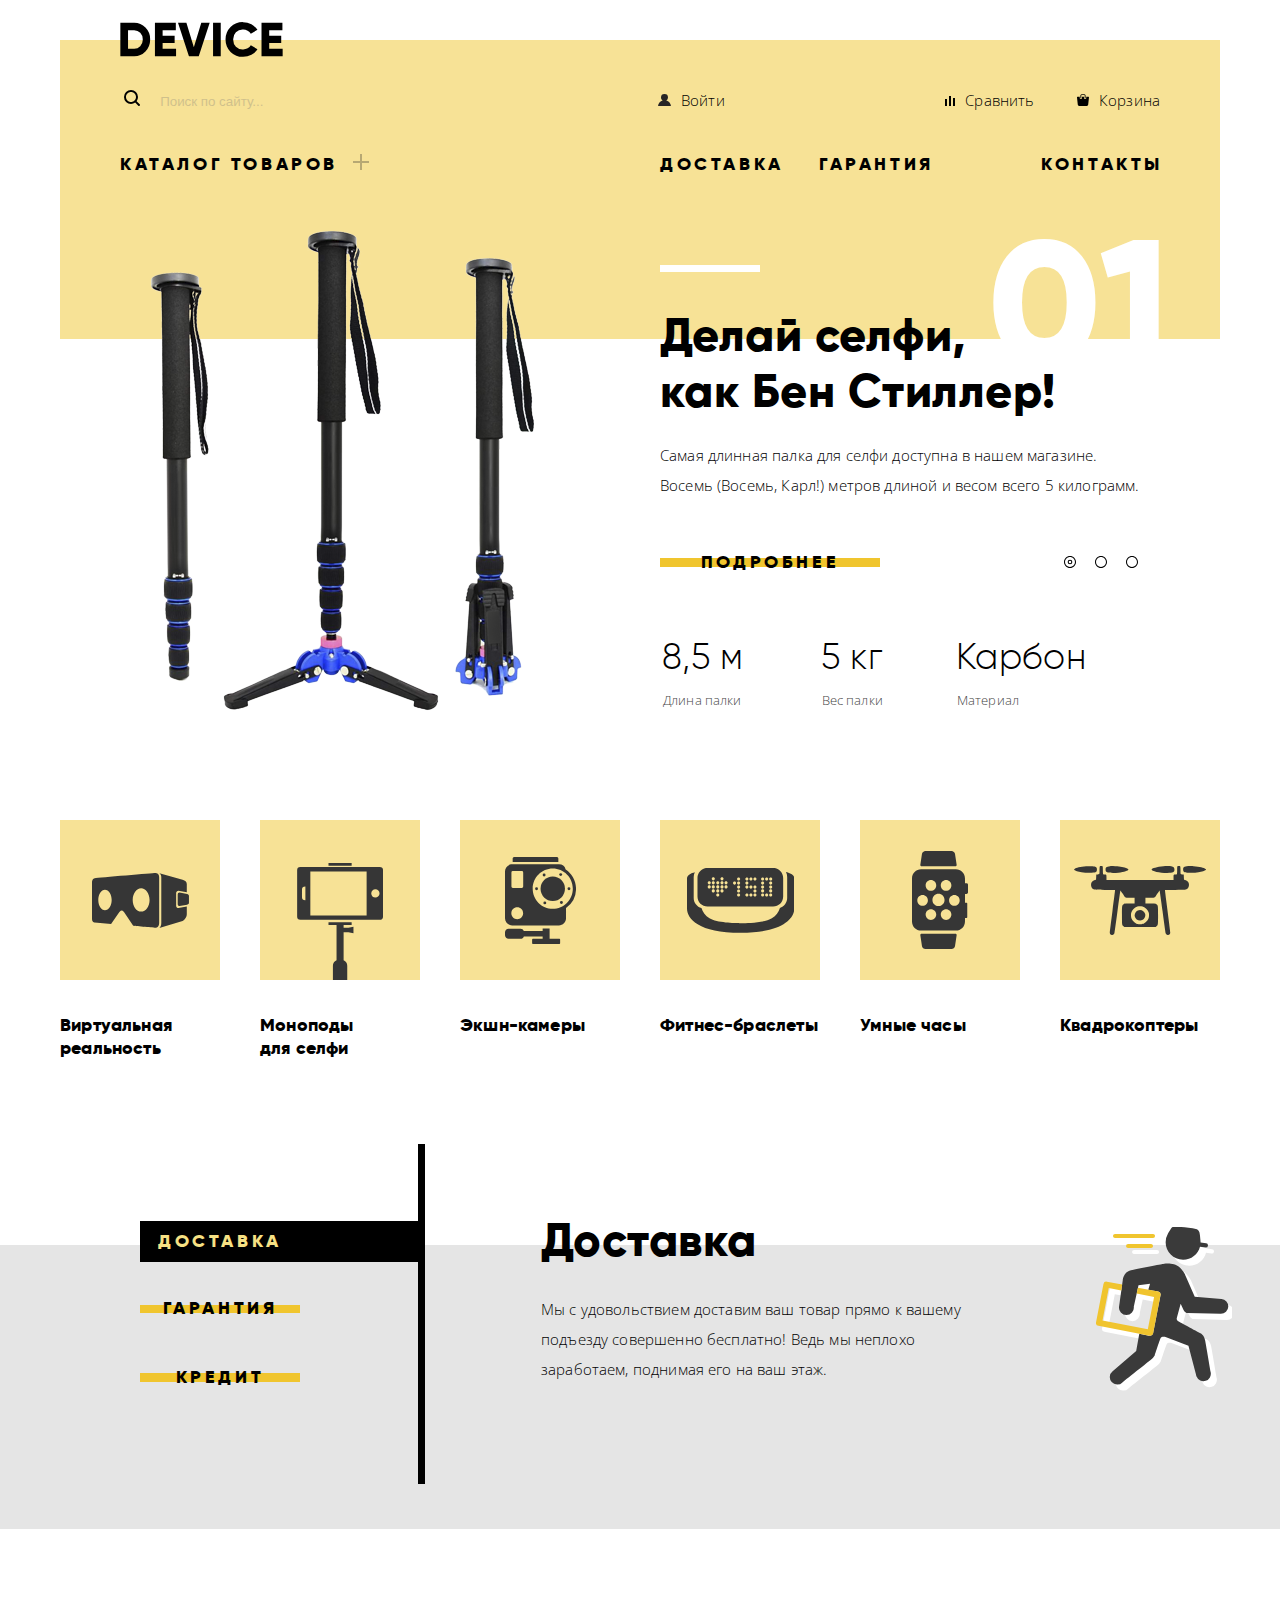
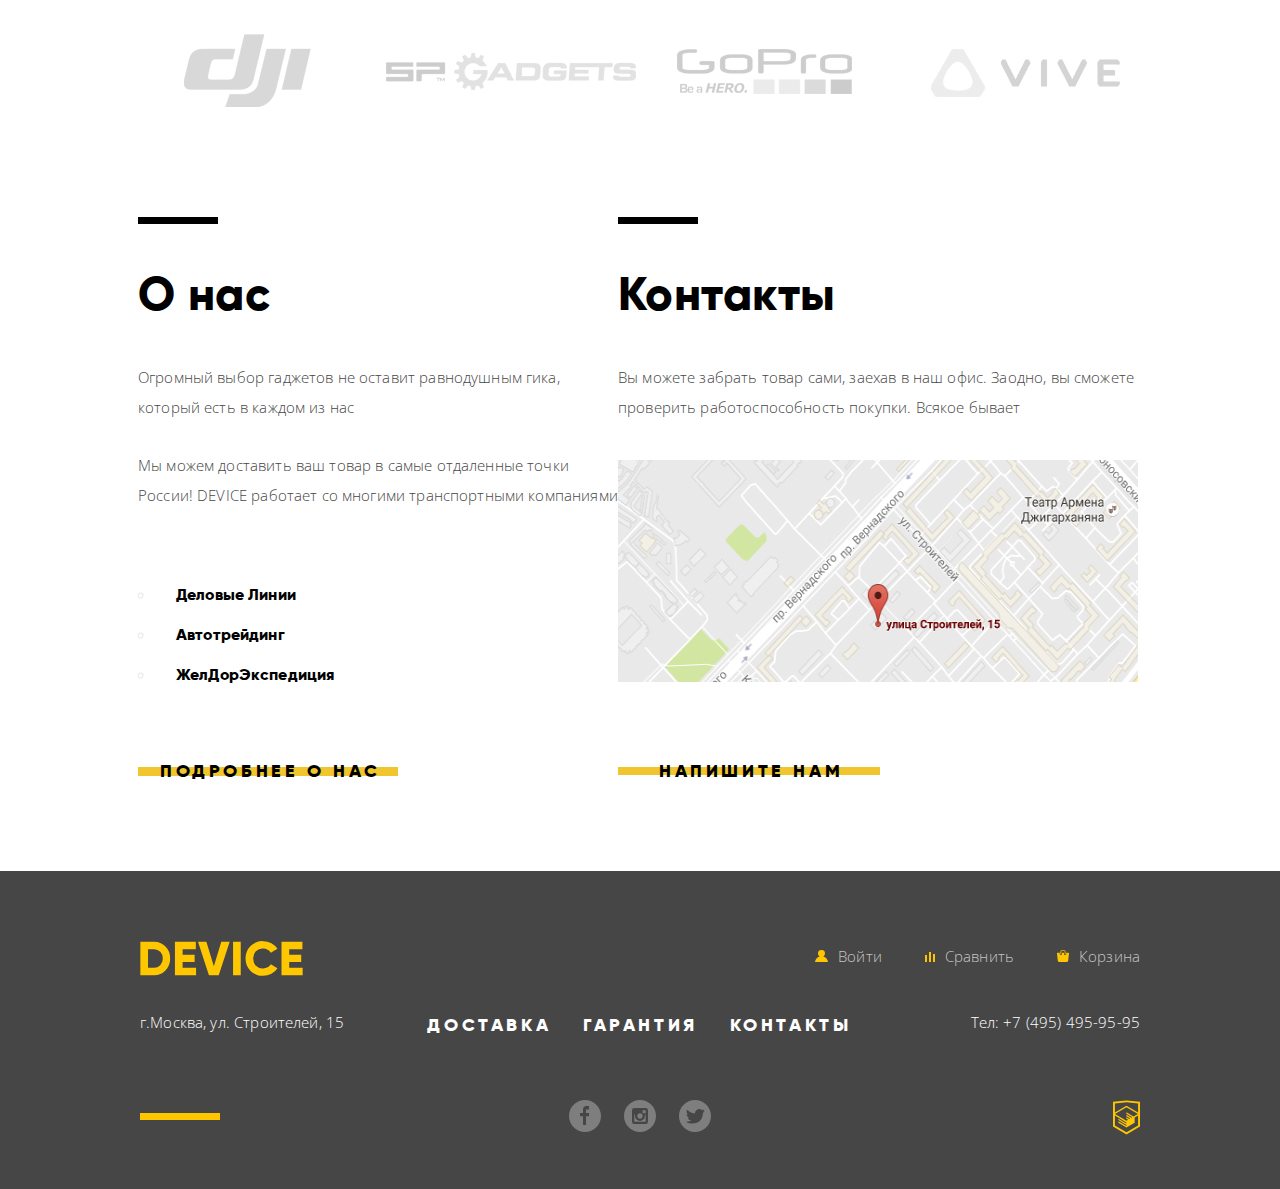
==== commit 7e5cdb1c: "личный проект: доступность выпадающего меню и переключатель слайдера" ====
--- a/index.html
+++ b/index.html
@@ -146,9 +146,9 @@
             </ul>
           
             <ul class="slider-links">
-              <li><button class="slider-button slider-button-on" type="button"></button></li>    
-              <li><button class="slider-button slider-button-empty" type="button"></button></li>
-              <li><button class="slider-button slider-button-empty" type="button"></button></li>
+              <li><button class="slider-button slider-button-on" type="button" aria-label="переключатель слайд1"></button></li>    
+              <li><button class="slider-button slider-button-empty" type="button" aria-label="переключатель слайд2"></button></li>
+              <li><button class="slider-button slider-button-empty" type="button" aria-label="переключатель слайд3"></button></li>
             </ul>
           </div>  
         </section>
--- a/css/style.css
+++ b/css/style.css
@@ -58,7 +58,9 @@
 					/*кнопки с градиентом*/
 
 .button {
+	width: 200px;
 	padding: 10px 0;
+
 	font-family: "Gilroy", "Tahoma", sans-serif;
 	font-size: 18px;
 	font-weight: 800;
@@ -72,7 +74,7 @@
 	color: #000000;
 	background-color: transparent;
 	background-image: linear-gradient(transparent 40%, #f0c52e 40%, #f0c52e 60%, transparent 60%);
-	animation-duration: 0.5s;
+	transition-duration: 0.3s;
 }
 
 .button:hover,
@@ -99,9 +101,6 @@
 	width: 260px;
 }
 
-.items .button {
-	width: 200px;
-}
 
 					/*кнопка карточки товара*/
 
@@ -254,12 +253,14 @@
 
 .search:focus ~ .search-button {
 	display: inline-block;
+	vertical-align: bottom;
 	border-bottom: 2px solid #000000;
 }
 
 .search-button:hover,
 .search-button:focus {
 	display: inline-block;
+	vertical-align: bottom;
 	cursor: pointer;
 
 	background-color: #000000;
@@ -267,8 +268,10 @@
 }
 
 .search-button:active {
+	display: inline-block;
+	vertical-align: bottom;
 	outline: none;
-	display: inline-block;
+
 	color: rgba(255, 255, 255, 0.3);
 }
 
@@ -290,6 +293,7 @@
 
 .user-navigation .exit {
 	padding: 0;
+
 	border: none;
 	cursor: pointer;
 
@@ -366,8 +370,9 @@
 	position: relative;
 }
 
-.catalog-navigation:hover .sub-menu_wrap {
-	display: flex;
+.catalog-navigation:hover .sub-menu_wrap,
+.catalog-navigation:focus-within .sub-menu_wrap{
+	visibility: visible;
 }
 
 .sub-menu_wrap {
@@ -377,7 +382,7 @@
 
 	width: 1160px;
 	padding: 20px 60px 30px;
-	display: none;
+	visibility: hidden;
 
 	background-color: #f7e296;
 }
@@ -408,13 +413,15 @@
 	line-height: 2.4em;	
 }
 
+
+
 					/*главный контент*/
 
 .page-main h2 {
 	padding: 0;
 	margin: 0;
 
-	font-family: "Gilroy";
+	font-family: "Gilroy", "Tahoma", sans-serif;
 	font-size: 47px;
 	font-weight: 800;
 	line-height: 1em;
@@ -518,7 +525,7 @@
 }
 
 .slider-text {
-	padding-bottom: 43px;
+	padding-bottom: 41px;
 }
 
 .slider-links {
@@ -531,7 +538,7 @@
 
 .slider-links li {
 	display: inline-block;
-	vertical-align: center;
+	vertical-align: top;
 }
 
 .slider-links li:nth-child(2) {
@@ -605,6 +612,7 @@
 	padding-left: 0;
 
 	display: flex;
+	flex-wrap: wrap;
 	justify-content: space-between;
 }
 
@@ -648,7 +656,7 @@
 	margin: 0 auto;
 	margin-top: 50px;
 	margin-bottom: 93px;
-	padding-bottom: 55px;
+	padding-bottom: 30px;
 
 	display: flex;
 	flex-wrap: wrap;	
@@ -656,28 +664,29 @@
 
 .slider2 {
 	width: 100%;
-	background: linear-gradient(to bottom, #ffffff 28%, #e5e5e5 28%);
+	background: linear-gradient(to bottom, #ffffff 29%, #e5e5e5 29%);
 }
 
 .slider2-links {
 	width: 425px;
-	padding: 77px 90px 45px 140px;	
+	padding: 77px 90px 60px 140px;	
 
 	border-right: 7px solid #000000;
 }
 
 .slider2-links li {
-	padding-bottom: 30px;
+	padding-bottom: 25px;
 }
 
 .slider2-links li:last-child {
-	padding-top: 5px;
+	padding-top: 0;
 }
 
 .slider2-links .button {
 	width: 160px;
 }
 
+.slider2-links button:active,
 .slider2-links .button-active {
 	width: 278px;
 	padding: 9px;
@@ -748,9 +757,8 @@
 
 .cooperation_wrap {
 	max-width: 1440px;
-	width: 100%;
 	margin: 0 auto;
-	margin-bottom: 9px;
+	margin-bottom: 11px;
 	padding: 0 120px;
 
 	display: flex;
@@ -782,7 +790,7 @@
 
 	max-width: 1440px;
 	margin: 0 auto;
-	padding: 47px 142px 79px 138px;
+	padding: 47px 142px 78px 138px;
 	
 	display: flex;
 	justify-content: space-between;
@@ -812,11 +820,11 @@
 }
 
 .about_us {
-	width: 480px;
+	max-width: 480px;
 }
 
 .contacts {
-	width: 560px;
+	max-width: 560px;
 }
 
 .about_us-partner span {
@@ -855,8 +863,8 @@
 }
 
 .contacts .write_us-btn {
-	padding-right: 39px;
-	padding-left: 43px;
+	padding-right: 37px;
+	padding-left: 41px;
 }
 
 					/*footer*/
@@ -867,7 +875,7 @@
 	max-width: 1440px;
 	
 	margin: 0 auto;
-	padding: 65px 140px 45px;
+	padding: 70px 140px 45px;
 	
 	color: #ffffff;
 	
@@ -1078,7 +1086,7 @@
 	width: 1160px;
 	margin: 0 auto;
 	margin-top: 40px;
-	margin-bottom: 26px;
+	margin-bottom: 42px;
 	padding-left: 60px;
 }
 
@@ -1091,6 +1099,7 @@
 	padding-right: 15px;
 
 	display: inline-block;
+	vertical-align: top;
 	
 }
 
@@ -1122,16 +1131,28 @@
 
 							/*Фильтр*/
 
+.main_wrap {
+	background-image: 
+	linear-gradient(to right, #d9d9d9 30%, #eeeeee 30%),
+	linear-gradient(to right, #ebebeb 30%, transparent 30%);
+
+	background-size: 
+	100% 70px,
+	100% 100%;
+
+	background-repeat: no-repeat;
+}
+
 .main-inner_wrap {
 	max-width: 1440px;
-	width: 100%; 
+	min-width: 1220px;
 	
 	margin: 0 auto;
 	padding-top: 0;
 
 	display: flex;
 	flex-wrap: wrap;
-	justify-content: space-between;                                                                                          
+	justify-content: space-between;                                                                                        
 }
 
 
@@ -1142,13 +1163,14 @@
 	display: flex;
 	flex-direction: column;
 	justify-content: flex-start;
+
+	background: #ebebeb;
 }
 
 .filter-form {
 	width: 100%;
 	height: 100%;
 	padding: 67px 35px 0 200px;
-	background: #ebebeb;
 }
 
 .inner_wrap {
@@ -1180,6 +1202,7 @@
 }
 
 .filter-form_wrap .filter-title {
+	margin-top: 0;
 	margin-bottom: 0;
 	padding: 23px;
 	padding-left: 200px;
@@ -1197,6 +1220,7 @@
 	width: 201px;
 	padding-top: 11px;
 	padding-bottom: 22px;
+
 	border-top: 2px solid #000000;
 }
 
@@ -1216,7 +1240,6 @@
 }
 
 .filter-form .button {
-	width: 200px;
 	margin-top: 35px;
 }
 
@@ -1289,6 +1312,7 @@
 	padding-top: 10px;
 
 	display: inline-block;
+	vertical-align: middle;
 }
 
 .price-controls input {
@@ -1401,11 +1425,9 @@
 					/*Сортировка*/
 
 .sort-back_wrap {
-	width: 780px; 
 	width: 100%;
 	margin: 0 auto;
-	margin-top: 16px;
-	padding: 2px 109px 2px 45px;
+	padding: 0 109px 0 45px;
 
 	display: flex;
 	flex-wrap: wrap;
@@ -1427,6 +1449,7 @@
 	padding-left: 5px;
 
 	display: inline-block;
+	vertical-align: bottom;
 }
 
 
@@ -1548,10 +1571,6 @@
 	align-items: center;
 
 	background-color: rgba(238, 238, 238, 0.7);
-}
-
-.item-hover .button {
-	width: 200px;
 }
 
 .item-box {
@@ -1736,10 +1755,6 @@
 	display: none; 
 }
 
-.modal-write_us .button {
-	width: 200px;
-}
-
 .modal-show {
 	display: block;
 	animation: bounce 0.7s;
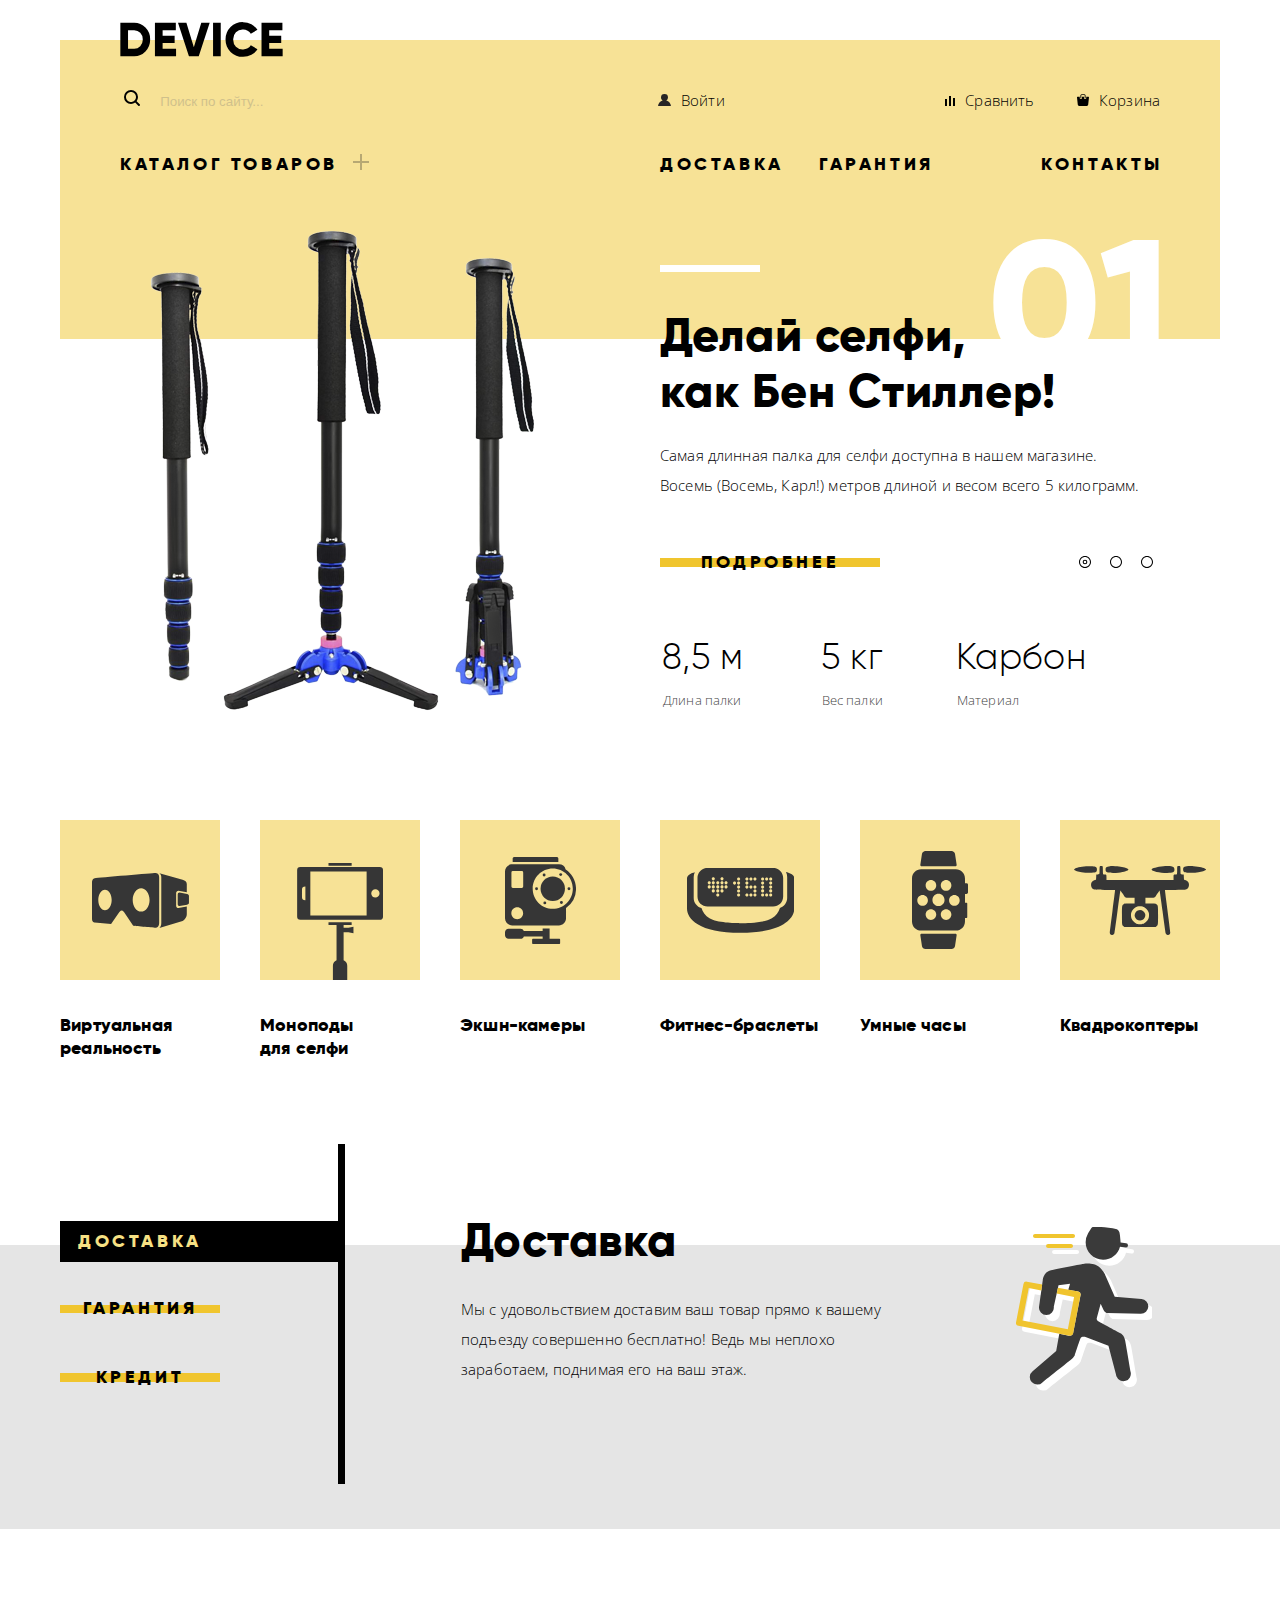
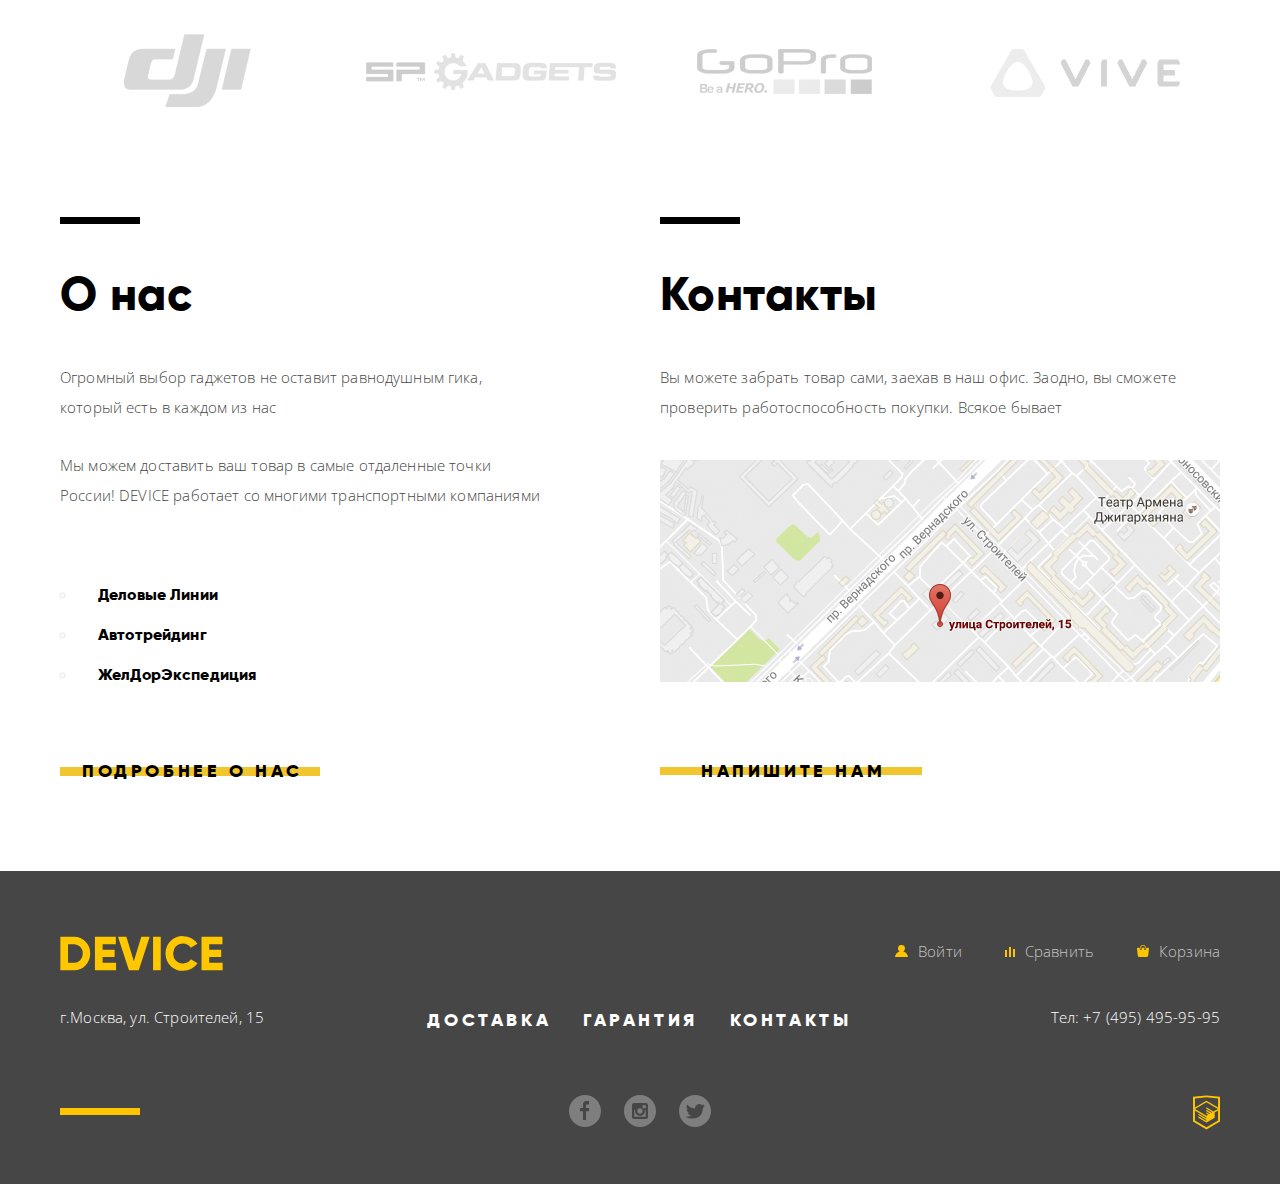
==== commit 8a1dcf62: "личный проект: минимизация файлов" ====
--- a/index.html
+++ b/index.html
@@ -403,8 +403,8 @@
           </figure>
         </section>
 
-    <script src="js/popup.js"></script>
-    <script src="js/map.js"></script>
+    <script src="js/min-popup.js"></script>
+    <script src="js/min-map.js"></script>
   </body>
 </html>
 
--- a/css/style.css
+++ b/css/style.css
@@ -23,6 +23,8 @@
 
 body {
 	position: relative;
+	min-width: 1160px;
+	width: 100%;
 	margin: 0;
 	padding: 0;
 
@@ -74,13 +76,13 @@
 	color: #000000;
 	background-color: transparent;
 	background-image: linear-gradient(transparent 40%, #f0c52e 40%, #f0c52e 60%, transparent 60%);
-	transition-duration: 0.3s;
 }
 
 .button:hover,
 .button:focus {
 	cursor: pointer;
 	background-color: #f0c52e;
+	transition: 0.6s linear;
 }
 
 .button:active {
@@ -144,7 +146,8 @@
 .site-navigation_wrap {
 	position: relative;
 
-	width: 1160px;
+	max-width: 1160px;
+	width: 100%;
 	height: 299px;
 	margin: 0 auto;
 	margin-top: 40px;
@@ -433,7 +436,8 @@
 	position: relative;
 	z-index: 2;
 
-	max-width: 1130px;
+	max-width: 1160px;
+	width: 100%;
 	margin: 0 auto;
 	margin-top: -127px;
 	margin-bottom: 83px;
@@ -608,6 +612,7 @@
 
 .main-catalog ul {
 	max-width: 1160px;
+	width: 100%;
 	margin: 0 auto;
 	padding-left: 0;
 
@@ -651,7 +656,8 @@
 					/*слайдер дополнительный сервис*/
 
 .slider2_wrap {
-	max-width: 1440px;
+	max-width: 1160px;
+	width: 100%;
 	
 	margin: 0 auto;
 	margin-top: 50px;
@@ -668,8 +674,7 @@
 }
 
 .slider2-links {
-	width: 425px;
-	padding: 77px 90px 60px 140px;	
+	padding: 77px 0 60px 0;	
 
 	border-right: 7px solid #000000;
 }
@@ -756,14 +761,15 @@
 					/*компании-партнеры*/
 
 .cooperation_wrap {
-	max-width: 1440px;
+	max-width: 1160px;
+	width: 100%;
 	margin: 0 auto;
 	margin-bottom: 11px;
-	padding: 0 120px;
+	padding: 0;
 
 	display: flex;
 	flex-wrap: wrap;
-	justify-content: space-around;
+	justify-content: space-between;
 }
 
 .logo-DJI img:hover {
@@ -788,9 +794,9 @@
 .columns_wrap {
 	position: relative;
 
-	max-width: 1440px;
+	width: 1160px;
 	margin: 0 auto;
-	padding: 47px 142px 78px 138px;
+	padding: 47px 0 78px 0;
 	
 	display: flex;
 	justify-content: space-between;
@@ -867,18 +873,19 @@
 	padding-left: 41px;
 }
 
+
 					/*footer*/
 
 .page-footer_wrap {
 	position: relative;
 
-	max-width: 1440px;
+	max-width: 1160px;
+	width: 100%;
 	
 	margin: 0 auto;
-	padding: 70px 140px 45px;
+	padding: 65px 0 45px;
 	
 	color: #ffffff;
-	
 }
 
 .page-footer {
@@ -898,7 +905,8 @@
 					/*подменю пользователь*/
 
 .user-footer_wrap {
-	max-width: 1440px;
+	max-width: 1160px;
+	width: 100%;
 	margin: 0 auto;
 
 	display: flex;
@@ -1132,9 +1140,9 @@
 							/*Фильтр*/
 
 .main_wrap {
-	background-image: 
-	linear-gradient(to right, #d9d9d9 30%, #eeeeee 30%),
-	linear-gradient(to right, #ebebeb 30%, transparent 30%);
+	background-image:  
+	linear-gradient(to right, #d9d9d9 28%, #eeeeee 28%),
+	linear-gradient(to right, #ebebeb 28%, transparent 28%);
 
 	background-size: 
 	100% 70px,
@@ -1144,9 +1152,8 @@
 }
 
 .main-inner_wrap {
-	max-width: 1440px;
-	min-width: 1220px;
-	
+	max-width: 1160px;
+	width: 100%;
 	margin: 0 auto;
 	padding-top: 0;
 
@@ -1159,7 +1166,7 @@
 .filter-form_wrap {
 	padding-top: 0;
 
-	flex-basis: 32.5%;	
+	flex-basis: 28%;	
 	display: flex;
 	flex-direction: column;
 	justify-content: flex-start;
@@ -1168,21 +1175,21 @@
 }
 
 .filter-form {
-	width: 100%;
 	height: 100%;
-	padding: 67px 35px 0 200px;
+	padding: 67px 0 0 60px;
 }
 
 .inner_wrap {
-	flex-basis: 67.5%;
+	flex-basis: 72%;
 	display: flex;
 	flex-direction: column;
 }
 
 ul.item {
 	margin: 0;
-	padding: 70px 73px 0;
-	padding-right: 105px;;
+	padding-top: 70px;
+	padding-left: 77px;
+	padding-right: 0;
 
 	display: flex;
 	flex-wrap: wrap;
@@ -1205,7 +1212,7 @@
 	margin-top: 0;
 	margin-bottom: 0;
 	padding: 23px;
-	padding-left: 200px;
+	padding-left: 60px;
 
 	background-color: #d9d9d9;
 }
@@ -1240,7 +1247,7 @@
 }
 
 .filter-form .button {
-	margin-top: 35px;
+	margin-top: 25px;
 }
 
 					/*ползунок Стоимость*/
@@ -1336,89 +1343,79 @@
 	padding-bottom: 30px;
 }
 
-.filter-color p,
-.bluetooth p {
-	margin: 0;
-	padding: 0;
-}
-
-input[type=checkbox]:checked + label::before {
-	content: url("../img/checkbox-on.svg");
-	padding-right: 13px;
-}
-
-input[type=checkbox]:checked:hover + label::before,
-input[type=checkbox]:checked:focus + label::before {
+					/* checkbox */
+
+.option {
+	display: block;
+}
+
+.check {
+	position: relative;
+	padding-left: 2.5em;
+}
+
+.check_input {
+	position: absolute;
+	overflow: hidden;
+	clip: rect(0 0 0 0); 
+}
+
+.check_box {
+	position: absolute;
+	width: 2.5em;
+	height: 2.5em;
+	margin-top: 0.5em;
+	margin-left: -2.5em;
+	background-image: url("../img/checkbox-off.svg");
+	background-repeat: no-repeat;
+}
+
+.check_input:checked + .check_box {
+	background-image: url("../img/checkbox-on.svg");
+}
+
+.check_input:checked:hover + .check_box,
+.check_input:checked:focus + .check_box,
+.check_input:not(:checked):hover + .check_box,
+.check_input:not(:checked):focus + .check_box {
 	cursor: pointer;
 	opacity: 0.6;
 }
 
-input[type=checkbox]:checked:active + label::before {
-	content: url("../img/checkbox-off.svg");
-	padding-right: 14px;
-}
-
-input[type=checkbox]:checked:disabled + label::before {
+.check_input:checked:disabled + .check_box,
+.check_input:not(:checked):disabled + .check_box {
 	opacity: 0.25;
 }
 
-input[type=checkbox]:not(:checked) + label::before {
-	content: url("../img/checkbox-off.svg"); 
-	padding-right: 14px;
-}
-
-input[type=checkbox]:not(:checked):hover + label::before,
-input[type=checkbox]:not(:checked):focus + label::before {
+.check_input:not(:checked) + .check_box {
+	background-image: url("../img/checkbox-off.svg");
+}
+
+					/* radio*/
+
+.radio_box {
+	position: absolute;
+	width: 2.5em;
+	height: 2.5em;
+	margin-top: 0.15em;
+	margin-left: -2.6em;
+	background-image: url("../img/radio-off.svg");
+	background-repeat: no-repeat;
+}					
+
+.check_input:checked + .radio_box {
+	background-image: url("../img/radio-on.svg");
+}
+.check_input:checked:hover + .radio_box,
+.check_input:checked:focus + .radio_box,
+.check_input:not(:checked):hover + .radio_box,
+.check_input:not(:checked):focus + .radio_box {
 	cursor: pointer;
 	opacity: 0.6;
 }
 
-input[type=checkbox]:not(:checked):active + label::before {
-	content: url("../img/checkbox-on.svg");
-	padding-right: 13px;
-}
-
-input[type=checkbox]:not(:checked):disabled + label::before {
-	opacity: 0.25;
-}
-
-input[type=radio]:checked + label::before {
-	content: url("../img/radio-on.svg");
-	padding-right: 13px;
-}
-
-input[type=radio]:checked:hover + label::before,
-input[type=radio]:checked:focus + label::before {
-	cursor: pointer;
-	opacity: 0.6;
-}
-
-input[type=radio]:checked:active + label::before {
-	content: url("../img/radio-off.svg");
-	padding-right: 13px;
-}
-
-input[type=radio]:checked:disabled + label::before {
-	opacity: 0.25;
-}
-
-input[type=radio]:not(:checked) + label::before {
-	content: url("../img/radio-off.svg");
-	padding-right: 14px;
-}
-
-input[type=radio]:not(:checked):hover + label::before,
-input[type=radio]:not(:checked):focus + label::before {
-	cursor: pointer;
-	opacity: 0.6;
-}
-
-input[type=radio]:not(:checked):active + label::before {
-	content: url("../img/radio-on.svg");
-	padding-right: 14px;
-}
-
-input[type=radio]:not(:checked):disabled + label::before {
+.check_input:checked:disabled + .radio_box,
+.check_input:not(:checked):disabled + .radio_box {
 	opacity: 0.25;
 }
 
@@ -1427,25 +1424,26 @@
 .sort-back_wrap {
 	width: 100%;
 	margin: 0 auto;
-	padding: 0 109px 0 45px;
+	padding: 0;
+	padding-left: 71px;
+	padding-right: 0;
 
 	display: flex;
 	flex-wrap: wrap;
-	justify-content: space-around;
+	justify-content: space-between;
 	align-items: center;
 
 	background-color: #ebebeb;
 }
 
 .sort-back {
-	margin-right: 170px;
-	margin-left: 0;
+	margin-left: -170px;
 	padding: 0;
 }
 
 .sort-back li {
 	padding: 0;
-	padding-right: 20px;
+	padding-right: 15px; 
 	padding-left: 5px;
 
 	display: inline-block;
@@ -1516,12 +1514,11 @@
 	position: relative;
 
 	width: 360px;
-	margin-bottom: 6px;
-	margin-right: 35px;
 	margin-left: 0;
 
 	display: flex;
 	flex-wrap: wrap;
+	justify-content: space-between;
 }
 
 					/*label NEW*/
@@ -1552,7 +1549,8 @@
 	background-color: rgba(205, 57, 68, 0);
 }
 
-.item_wrap:hover .item-hover {
+.item_wrap:hover .item-hover,
+.item_wrap:focus-within .item-hover {
 	display: flex;
 }
 
@@ -1578,7 +1576,7 @@
 
 	width: 360px;
 	margin-left: 0;
-	margin-top: 31px;
+	margin-top: 34px;
 	margin-bottom: 50px;
 	padding: 0;
 
@@ -1615,8 +1613,10 @@
 					/*пагинация*/
 
 .paginator {
-	max-width: 100%;
-	margin: -10px 140px 73px  72px;
+	max-width: 760px;
+	margin-top: -15px;
+	margin-bottom: 75px;
+	margin-left: 75px;
 
 	display: flex; 
 	justify-content: space-between;
@@ -1657,7 +1657,6 @@
 
 .pages a:hover,
 .pages a:focus {
-	outline: none;
 	color: rgba(0, 0, 0, 0.6);
 }
 
